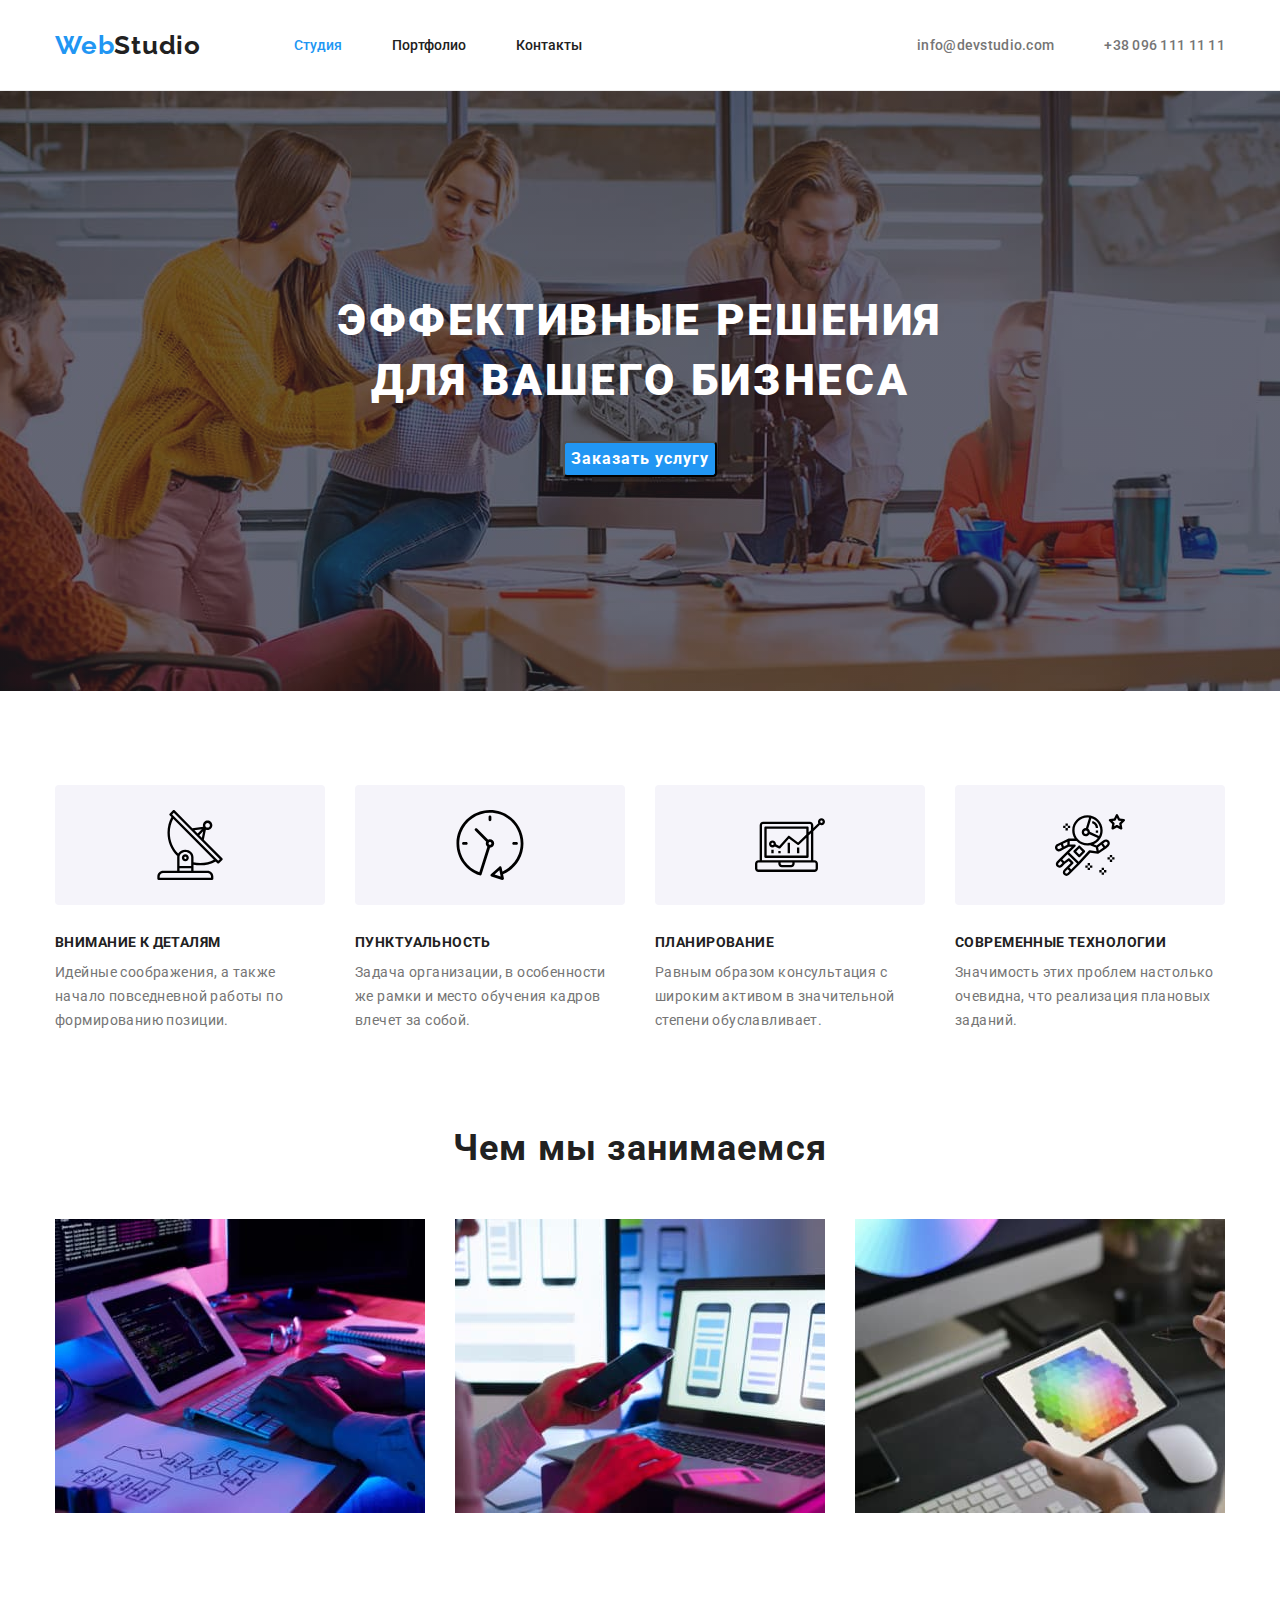
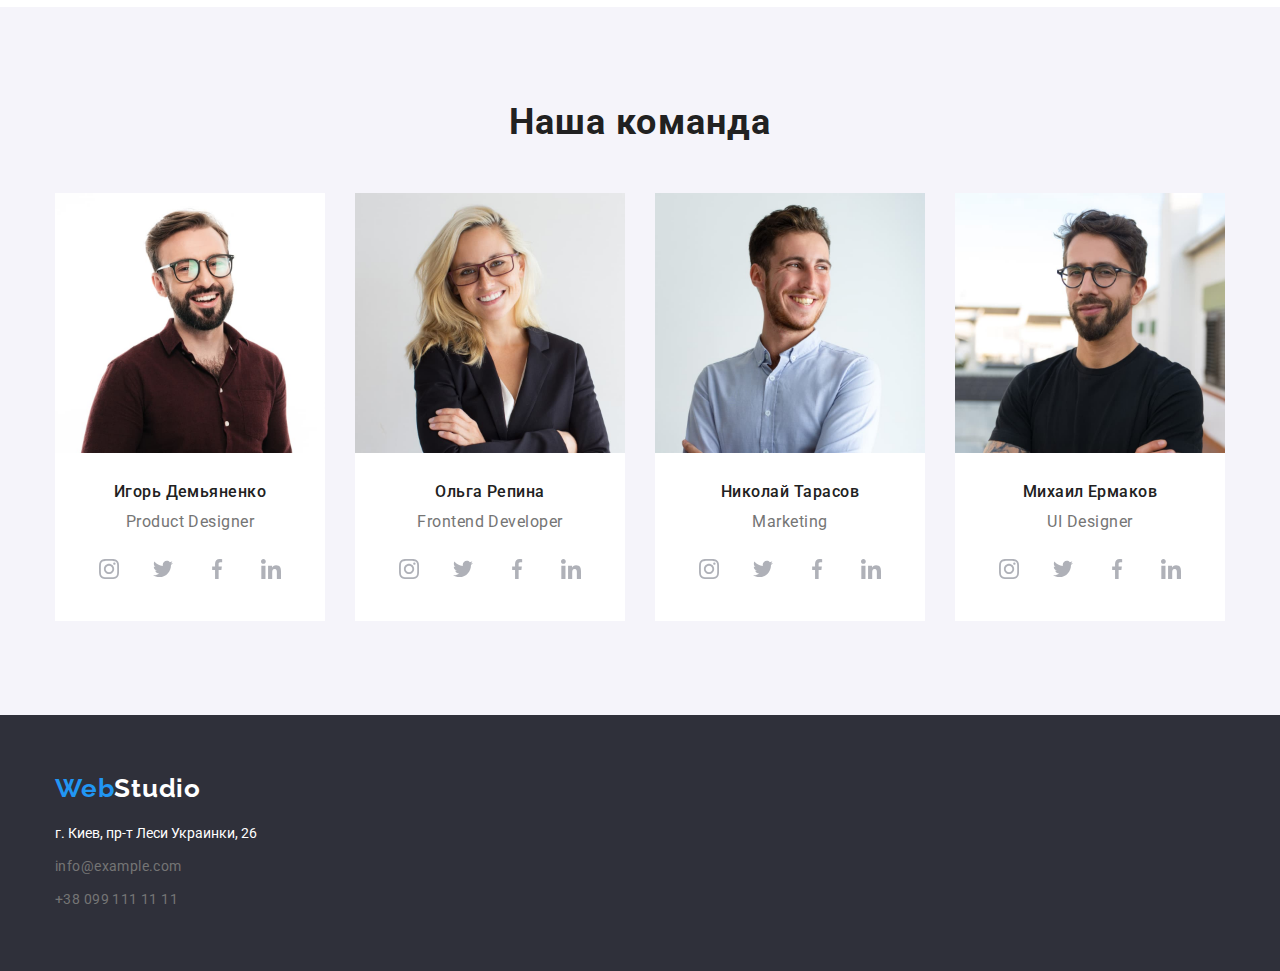
==== index.html @ 612c828b "HW1" ====
<!DOCTYPE html>
<html lang="ru">
  <head>
    <meta charset="UTF-8" />
    <meta http-equiv="X-UA-Compatible" content="IE=edge" />
    <meta name="viewport" content="width=device-width, initial-scale=1.0" />
    <title lang="en">Web Studio</title>
    <link rel="preconnect" href="https://fonts.googleapis.com" />
    <link rel="preconnect" href="https://fonts.gstatic.com" crossorigin />
    <link
      href="https://fonts.googleapis.com/css2?family=Raleway:wght@700&family=Roboto:wght@400;500;700;900&display=swap"
      rel="stylesheet"
    />
    <link
      rel="stylesheet"
      href="https://cdnjs.cloudflare.com/ajax/libs/modern-normalize/1.1.0/modern-normalize.min.css"
    />
    <link rel="stylesheet" href="./css/style.css" />
  </head>

  <body>
    <!--------------------------HEADER--------------------------->
    <header class="header">
      <div class="container header_container">
        <nav class="site_nav">
          <a class="site_nav_logo_img link" href="#logo" lang="en">
            <span class="logo_web">Web</span>Studio</a
          >
          <ul class="site_nav_menu list">
            <li class="menu_list link_item">
              <a class="menu_list_item current_page link" href="./index.html"
                >Студия</a
              >
            </li>
            <li class="menu_list link_item">
              <a class="menu_list_item link" href="./portfolio.html"
                >Портфолио</a
              >
            </li>
            <li class="menu_list link_item">
              <a class="menu_list_item link" href="#contacts">Контакты</a>
            </li>
          </ul>
        </nav>
        <ul class="site_nav_contact list header_container">
          <li>
            <a class="contact link" href="mailto:info@devstudio.com"
              >info@devstudio.com</a
            >
          </li>
          <li>
            <a class="contact phone link" href="tel:+380961111111"
              >+38 096 111 11 11</a
            >
          </li>
        </ul>
      </div>
    </header>
    <main>
      <!---------------------------HERO---------------------------->
      <section class="section_hero">
        <div class="container">
          <h1 class="title">Эффективные решения для вашего бизнеса</h1>
          <button class="hero_button button" type="button">
            Заказать услугу
          </button>
        </div>
      </section>
      <!----------------------------ABOUT-------------------------->
      <section class="hang section" id="portfolio">
        <div class="container hang_container">
          <ul class="hang_list list">
            <li class="hang_list_item">
              <div class="hang_item">
                <svg class="hang_icon" width="70" height="70">
                  <use href="./images/icons.svg#antenna"></use>
                </svg>
              </div>
              <h3 class="hang_title">Внимание к деталям</h3>
              <p class="hang_description">
                Идейные соображения, а также начало повседневной работы по
                формированию позиции.
              </p>
            </li>
            <li class="hang_list_item">
              <div class="hang_item">
                <svg class="hang_icon" width="70" height="70">
                  <use href="./images/icons.svg#clock"></use>
                </svg>
              </div>
              <h3 class="hang_title">Пунктуальность</h3>
              <p class="hang_description">
                Задача организации, в особенности же рамки и место обучения
                кадров влечет за собой.
              </p>
            </li>
            <li class="hang_list_item">
              <div class="hang_item">
                <svg class="hang_icon" width="70" height="70">
                  <use href="./images/icons.svg#diagram"></use>
                </svg>
              </div>
              <h3 class="hang_title">Планирование</h3>
              <p class="hang_description">
                Равным образом консультация с широким активом в значительной
                степени обуславливает.
              </p>
            </li>
            <li class="hang_list_item">
              <div class="hang_item">
                <svg class="hang_icon" width="70" height="70">
                  <use href="./images/icons.svg#astronaut"></use>
                </svg>
              </div>
              <h3 class="hang_title">Современные технологии</h3>
              <p class="hang_description">
                Значимость этих проблем настолько очевидна, что реализация
                плановых заданий.
              </p>
            </li>
          </ul>
        </div>
      </section>
      <!---------------------------SERVISES------------------------>
      <section class="section">
        <div class="container">
          <h2 class="section_title">Чем мы занимаемся</h2>
          <ul class="list servises_list">
            <li class="servises_list_item">
              <img
                src="./images/about/about_1.jpg"
                alt="кодирование бизнесс процесса"
                width="370"
                height="294"
              />
            </li>
            <li class="servises_list_item">
              <img
                src="./images/about/about_2.jpg"
                alt="подбор макета на телефон"
                width="370"
                height="294"
              />
            </li>
            <li class="servises_list_item">
              <img
                src="./images/about/about_3.jpg"
                alt="подбор цвета"
                width="370"
                height="294"
              />
            </li>
          </ul>
        </div>
      </section>
      <!-----------------------OUR TEAM---------------------------->
      <section class="team section" id="contacts">
        <div class="container">
          <h2 class="section_title">Наша команда</h2>
          <ul class="list team_list">
            <li class="team_member_card">
              <img
                src="./images/team/igor_demyanenko.jpg"
                alt="Игорь Демьяненко"
                width="270"
                height="260"
              />
              <div class="team_member_detail">
                <h3 class="team_member">Игорь Демьяненко</h3>
                <p class="team_member_position" lang="en">Product Designer</p>
                <ul class="social_list list">
                  <li class="social_list_item">
                    <a href="" class="social_list_link">
                      <svg class="social_list_icon" width="20" height="20">
                        <use href="./images/icons.svg#instagram"></use>
                      </svg>
                    </a>
                  </li>
                  <li class="social_list_item">
                    <a href="" class="social_list_link">
                      <svg class="social_list_icon" width="20" height="20">
                        <use href="./images/icons.svg#twitter"></use>
                      </svg>
                    </a>
                  </li>
                  <li class="social_list_item">
                    <a href="" class="social_list_link">
                      <svg class="social_list_icon" width="20" height="20">
                        <use href="./images/icons.svg#facebook"></use>
                      </svg>
                    </a>
                  </li>
                  <li class="social_list_item">
                    <a href="" class="social_list_link">
                      <svg class="social_list_icon" width="20" height="20">
                        <use href="./images/icons.svg#linkedin"></use>
                      </svg>
                    </a>
                  </li>
                </ul>
              </div>
            </li>
            <li class="team_member_card">
              <img
                src="./images/team/olga_repina.jpg"
                alt="Ольга Репина"
                width="270"
                height="260"
              />
              <div class="team_member_detail">
                <h3 class="team_member">Ольга Репина</h3>
                <p class="team_member_position" lang="en">Frontend Developer</p>
                <ul class="social_list list">
                  <li class="social_list_item">
                    <a href="" class="social_list_link">
                      <svg class="social_list_icon" width="20" height="20">
                        <use href="./images/icons.svg#instagram"></use>
                      </svg>
                    </a>
                  </li>
                  <li class="social_list_item">
                    <a href="" class="social_list_link">
                      <svg class="social_list_icon" width="20" height="20">
                        <use href="./images/icons.svg#twitter"></use>
                      </svg>
                    </a>
                  </li>
                  <li class="social_list_item">
                    <a href="" class="social_list_link">
                      <svg class="social_list_icon" width="20" height="20">
                        <use href="./images/icons.svg#facebook"></use>
                      </svg>
                    </a>
                  </li>
                  <li class="social_list_item">
                    <a href="" class="social_list_link">
                      <svg class="social_list_icon" width="20" height="20">
                        <use href="./images/icons.svg#linkedin"></use>
                      </svg>
                    </a>
                  </li>
                </ul>
              </div>
            </li>
            <li class="team_member_card">
              <img
                src="./images/team/nikolai_tarasov.jpg"
                alt="Николай Тарасов"
                width="270"
                height="260"
              />
              <div class="team_member_detail">
                <h3 class="team_member">Николай Тарасов</h3>
                <p class="team_member_position" lang="en">Marketing</p>
                <ul class="social_list list">
                  <li class="social_list_item">
                    <a href="" class="social_list_link">
                      <svg class="social_list_icon" width="20" height="20">
                        <use href="./images/icons.svg#instagram"></use>
                      </svg>
                    </a>
                  </li>
                  <li class="social_list_item">
                    <a href="" class="social_list_link">
                      <svg class="social_list_icon" width="20" height="20">
                        <use href="./images/icons.svg#twitter"></use>
                      </svg>
                    </a>
                  </li>
                  <li class="social_list_item">
                    <a href="" class="social_list_link">
                      <svg class="social_list_icon" width="20" height="20">
                        <use href="./images/icons.svg#facebook"></use>
                      </svg>
                    </a>
                  </li>
                  <li class="social_list_item">
                    <a href="" class="social_list_link">
                      <svg class="social_list_icon" width="20" height="20">
                        <use href="./images/icons.svg#linkedin"></use>
                      </svg>
                    </a>
                  </li>
                </ul>
              </div>
            </li>
            <li class="team_member_card">
              <img
                src="./images/team/mikhail_yermakov.jpg"
                alt="Михаил Ермаков"
                width="270"
                height="260"
              />
              <div class="team_member_detail">
                <h3 class="team_member">Михаил Ермаков</h3>
                <p class="team_member_position" lang="en">UI Designer</p>
                <ul class="social_list list">
                  <li class="social_list_item">
                    <a href="" class="social_list_link">
                      <svg class="social_list_icon" width="20" height="20">
                        <use href="./images/icons.svg#instagram"></use>
                      </svg>
                    </a>
                  </li>
                  <li class="social_list_item">
                    <a href="" class="social_list_link">
                      <svg class="social_list_icon" width="20" height="20">
                        <use href="./images/icons.svg#twitter"></use>
                      </svg>
                    </a>
                  </li>
                  <li class="social_list_item">
                    <a href="" class="social_list_link">
                      <svg class="social_list_icon" width="20" height="20">
                        <use href="./images/icons.svg#facebook"></use>
                      </svg>
                    </a>
                  </li>
                  <li class="social_list_item">
                    <a href="" class="social_list_link">
                      <svg class="social_list_icon" width="20" height="20">
                        <use href="./images/icons.svg#linkedin"></use>
                      </svg>
                    </a>
                  </li>
                </ul>
              </div>
            </li>
          </ul>
        </div>
      </section>
    </main>
    <!--------------------------FOOTER--------------------------->
    <footer class="footer">
      <div class="container">
        <a class="site_nav_logo_img logo_footer link" href="#logo" lang="en">
          <span class="logo_web">Web</span
          ><span class="logo_studio">Studio</span></a
        >
        <address class="address">
          <ul class="list">
            <li class="address_detail">
              <a
                class="detai_adress list"
                href="https://goo.gl/maps/JiNANyfJPE1kAV9W7"
                target="blank"
                rel="noopener noreferrer"
                >г. Киев, пр-т Леси Украинки, 26
              </a>
            </li>
            <li class="address_detail">
              <a
                class="contact link contact_footer"
                href="mailto:info@example.com"
                >info@example.com
              </a>
            </li>
            <li class="address_detail">
              <a class="contact link contact_footer" href="tel:+380991111111"
                >+38 099 111 11 11</a
              >
            </li>
          </ul>
        </address>
      </div>
    </footer>
  </body>
</html>
---- css/style.css ----
:root {
    --main_font: 'Roboto', sans-serif;
    --secondary_font: 'Raleway', sans-serif;
    --main_text_color_theme_dark: rgba(33, 33, 33, 1);
    --secondary_text_color_theme-dark: rgba(117, 117, 117, 1);
    --main_text_color_theme_light: rgba(255, 255, 255, 1);
    --secondary_text_color_theme_light: rgba(255, 255, 255, 0.6);
    --accent_color: rgba(33, 150, 243, 1);
    --hang_color: rgba(245, 244, 250, 1)
}
body {
    background-color: #FFFFFFE5;
    font-family: var(--main_font);
    color: var(--main_text_color_theme_dark);
}
h1,h2,h3,h4,h5,h6,p {
    margin-top: 0;
    margin-bottom: 0;
}
ul,ol {
    margin-top: 0;
    margin-bottom: 0;
    padding-left: 0;
}
img {
    display: block;
}
.container {
    width: 1200px;
    padding-left: 15px;
    padding-right: 15px;
    margin-left: auto;
    margin-right: auto;
}
.section {
    padding-top: 94px;
    padding-bottom: 94px;
}
.list {
    list-style: none;
    text-decoration: none;
}
.link {
    text-decoration: none;
}

/* ===============================================HEADER========================================== */

.site_nav_logo_img {
    font-family: var(--secondary_font); 
    font-weight: bold;
    font-size: 26px;
    line-height: 100%;
    color: var(--main_text_color_theme_dark);
    align-items: center;
    letter-spacing: 0.03em;
    margin-right: 93px;
    padding-bottom: 32px;
    padding-top: 32px;
}
.header {
    border-bottom: 1px solid rgba(236, 236, 236, 1);
}
.header_container {
    display: flex;
    align-items: center;
    justify-content: space-between;
}
.logo_web {
    color: var(--accent_color);
}
.menu_list_item {
    font-family: var(--main_font);
    font-weight: 500;
    font-size: 14px;
    line-height: 1.33;
    color: var(--main_text_color_theme_dark);
    display:block;
    padding-bottom: 32px;
    padding-top: 32px;
}
.menu_list:not(:last-child) {
    margin-right: 50px;
}
.menu_list_item:hover,
.menu_list_item:focus {
    color: var(--accent_color);
} 
.current_page {
    color: var(--accent_color);
}
.site_nav {
    display: flex;
}
.site_nav_menu {
    display: flex;
    align-items: center;
}
.site_nav_contact {
        font-family: var(--main_font);
        font-size: 14px;
        font-weight: 500;
        line-height: 16px;
        letter-spacing: 0.02em;     
}
.contact {
    color:  var(--secondary_text_color_theme-dark);
}
.contact_footer {
        font-style: normal;
        font-weight: 400;
        font-size: 14px;
        letter-spacing: 0.03em;
}
.contact:hover,
.contact:focus {
    color: var(--accent_color);
}
.phone {
    margin-left: 50px;
}
.section_hero {
    background-color: rgba(47, 48, 58, 1);
    padding-top: 200px;
    padding-bottom: 200px;
    text-align: center;
    margin-left: auto;
    margin-right: auto;
    max-width: 1600px;
    height: 600px;
    background-image: linear-gradient(rgba(47, 48, 58, 0.4), rgba(47, 48, 58, 0.4)), url(../images/hero_img.jpg);
    background-position: center;
    background-repeat: no-repeat;
    justify-content: center;
    
}
.hero_button {
    background: var(--accent_color);
    box-shadow: 0px 4px 4px rgba(0, 0, 0, 0.15);
    border-radius: 4px;
    margin-top: 30px;
}
.title {
        font-family: var(--main_font);
        font-weight: 900;
        font-size: 44px;
        line-height: 1.36;
        text-align: center;
        letter-spacing: 0.06em;
        text-transform: uppercase;
        color: rgba(255, 255, 255, 1);
        margin: 0 auto;
        width: 696px;
    }
.section_title {
    font-style: normal;
    font-weight: 700;
    font-size: 36px;
    line-height: 1.17;
    text-align: center;
    letter-spacing: 0.03em;
    margin-bottom: 50px;
}
/* ==================================ABOUT================================== */
.hang {
    padding-bottom: 0;
}
.hang_title {
    font-weight: 700;
    font-size: 14px;
    line-height: 1.14;
    letter-spacing: 0.03em;
    text-transform: uppercase;
    color: var(--main_text_color_theme_dark);
    margin-bottom: 10px;
}
.hang_description{
    font-style: normal;
    font-weight: 400;
    font-size: 14px;
    line-height: 1.71;
    letter-spacing: 0.03em;
    color: var(--secondary_text_color_theme-dark);
}
.hang_list {
    display: flex;
    margin-left: -30px;
    margin-top: -30px;
}
.hang_list_item {
    margin-left: 30px;
    margin-top: 30px;
    width: 270px;
}
.hang_item {
    display: flex;
    align-items: center;
    justify-content: center;
    width: 270px;
    height: 120px;
    height: 120px;
    margin-bottom: 30px;
    background-color: var(--hang_color);
    border-radius: 4px;
}
.hang_icon {
    display: flex;
    background-position: center;
}
/* ====================================SERVISES======================================= */
.servises_list{
    display: flex;
    margin-left: -30px;
    margin-top: -30px;
}
.servises_list_item{
    margin-left: 30px;
    margin-top: 30px;
    flex-basis: calc((100%-90px)/3);
}
/* ======================================OUR TEAM===================================== */
.team {
    background: #F5F4FA;
}
.team_list{
    display: flex;
    margin-left: -30px;
    margin-top: -30px;
}
.team_member_card{
    margin-left: 30px;
    margin-top: 30px;
    flex-basis: calc((100%-120px)/4);
    background-color: var(--main_text_color_theme_light);
}
.team_member_detail {
    padding-top: 30px;
    padding-bottom: 30px;
}
.team_member {
    font-style: normal;
    font-weight: 500;
    font-size: 16px;
    line-height: 1.18;
    text-align: center;
    letter-spacing: 0.03em;
    margin-bottom: 10px;
    padding-left: 10px;
    padding-right: 10px;
}
.team_member_position {
    font-style: normal;
    font-weight: 400;
    font-size: 16px;
    line-height: 1.19;
    text-align: center;
    letter-spacing: 0.03em;
    color: var(--secondary_text_color_theme-dark);
    margin-bottom: 16px;
}
.social_list {
    display: flex;
    justify-content:center;
}
.social_list_link {
    display: flex;
    align-items: center;
    justify-content: center;
    width: 44px;
    height: 44px;
    border-radius: 50%;
    background-color: var(--main_text_color_theme_light);
}
.social_list_item:not(:last-child) {
    margin-right: 10px;
}
.social_list_icon {
    fill: rgba(175, 177, 184, 1);
}
.social_list_link:hover,
.social_list_link:focus {
    background-color: var(--accent_color);
}
.social_list_link:hover .social_list_icon,
.social_list_link:focus .social_list_icon {
    fill: var(--main_text_color_theme_light);
}
/* =============================PORTFOLIO NAVIGATION================================= */
.button_item {
    background-color: rgba(33, 150, 243, 1);
    font-family: var(--main_font);
    cursor: pointer;
    background: rgba(245, 244, 250, 1);
    font-style: normal;
    font-weight: 500;
    font-size: 16px;
    line-height: 1.87x;
    text-align: center;
    letter-spacing: 0.03em;
    padding-top: 6px;
    padding-bottom: 6px;
    padding-right: 22px;
    padding-left: 22px;
    
}
.button_item:hover,
.button_item:focus {
  background: var(--accent_color);
  color: var(--main_text_color_theme_light);
}
.button{
    color: var(--secondary_text_color_theme_light);
}
.button_list {
    
    margin-top: 8px;
    margin-left: 8px;
}
.button_item_list {
    display: flex;
    margin-bottom: 50px;
    justify-content: center;
    margin-left: -8px;
    margin-top: -8px;
}
.hero_button {
    font-family: var(--main_font)
    font-style: normal;
    font-weight: 700;
    font-size: 16px;
    line-height: 30px;
    text-align: center;
    letter-spacing: 0.06em;
    background-color: var(--accent_color);
    color: var(--main_text_color_theme_light)
}
.hero_button:hover,
.hero_button:focus {
    background-color: rgba(24, 140, 232, 1);
    color: var(--main_text_color_theme_light)
}

/* =======================================PROJECTS====================================== */
.project_title {
    color: var(--main_text_color_theme_dark);
    font-style: normal;
    font-weight: 700;
    font-size: 18px;
    line-height: 2;
    letter-spacing: 0.06em;
    margin-bottom: 4px;
}
.project_description {
    color: var(--secondary_text_color_theme-dark);
    font-style: normal;
    font-weight: 400;
    font-size: 16px;
    line-height: 1.87;
    letter-spacing: 0.03em;
}
.project {
    display: flex;
    flex-wrap: wrap;
    margin-left: -30px;
    margin-top: -30px;
}
.project_item {
    margin-left: 30px;
    margin-top: 30px;
    flex-basis: 370px;
    background-color: var(--main_text_color_theme_light);
}
.project_detail {
    padding-top: 20px;
    padding-bottom: 20px;
    padding-left: 24px;
    padding-right: 24px;
    border-left: 1px solid rgba(238, 238, 238, 1);
    border-right: 1px solid rgba(238, 238, 238, 1);
    border-bottom: 1px solid rgba(238, 238, 238, 1);
}
/* ========================================FOOTER======================================== */
.footer {
   background-color: rgba(47, 48, 58, 1);
   padding-top: 60px;
   padding-bottom: 60px;
}
.logo_footer {
    font-family: var(--secondary_font); 
    font-weight: bold;
    font-size: 26px;
    line-height: 100%;
    color: var(--main_text_color_theme_dark);
    align-items: center;
    letter-spacing: 0.03em;
    margin-right: 93px;
    padding-bottom: 0;
    padding-top: 0;
}
.logo_studio {
    color: var(--main_text_color_theme_light);
}
.address {
    font-family: var(--main_font);
    font-weight: 400;
    font-size: 14px;
    line-height: 24px;
    letter-spacing: 1.71;
    font-style: normal;
    text-decoration: none;
    margin-top: 20px;
}
.detai_adress {
    color: var(--main_text_color_theme_light);
    padding-top: 111px;
}

.address_detail {
    margin-bottom: 9px;
}
.address_detail:last-child {
    margin-bottom: 0;
}
.contact_footer {
margin-left: 0;
}
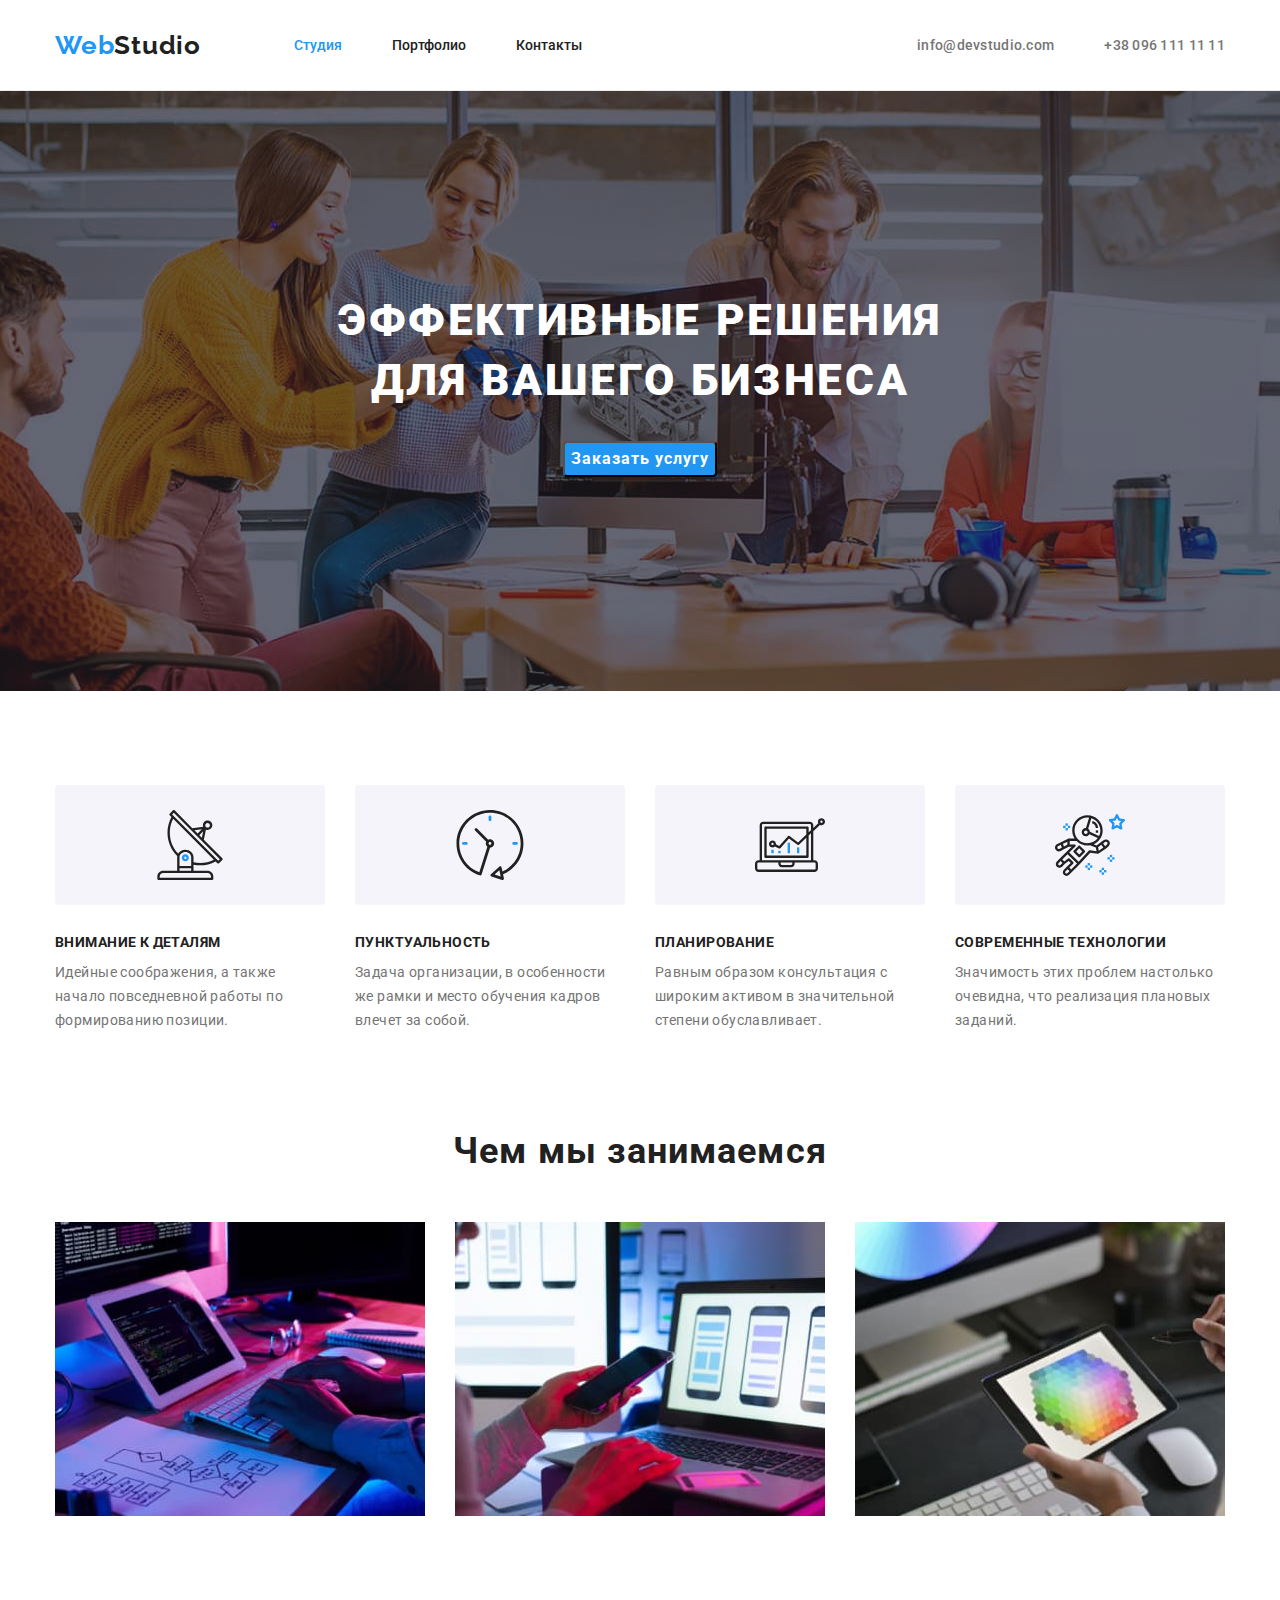
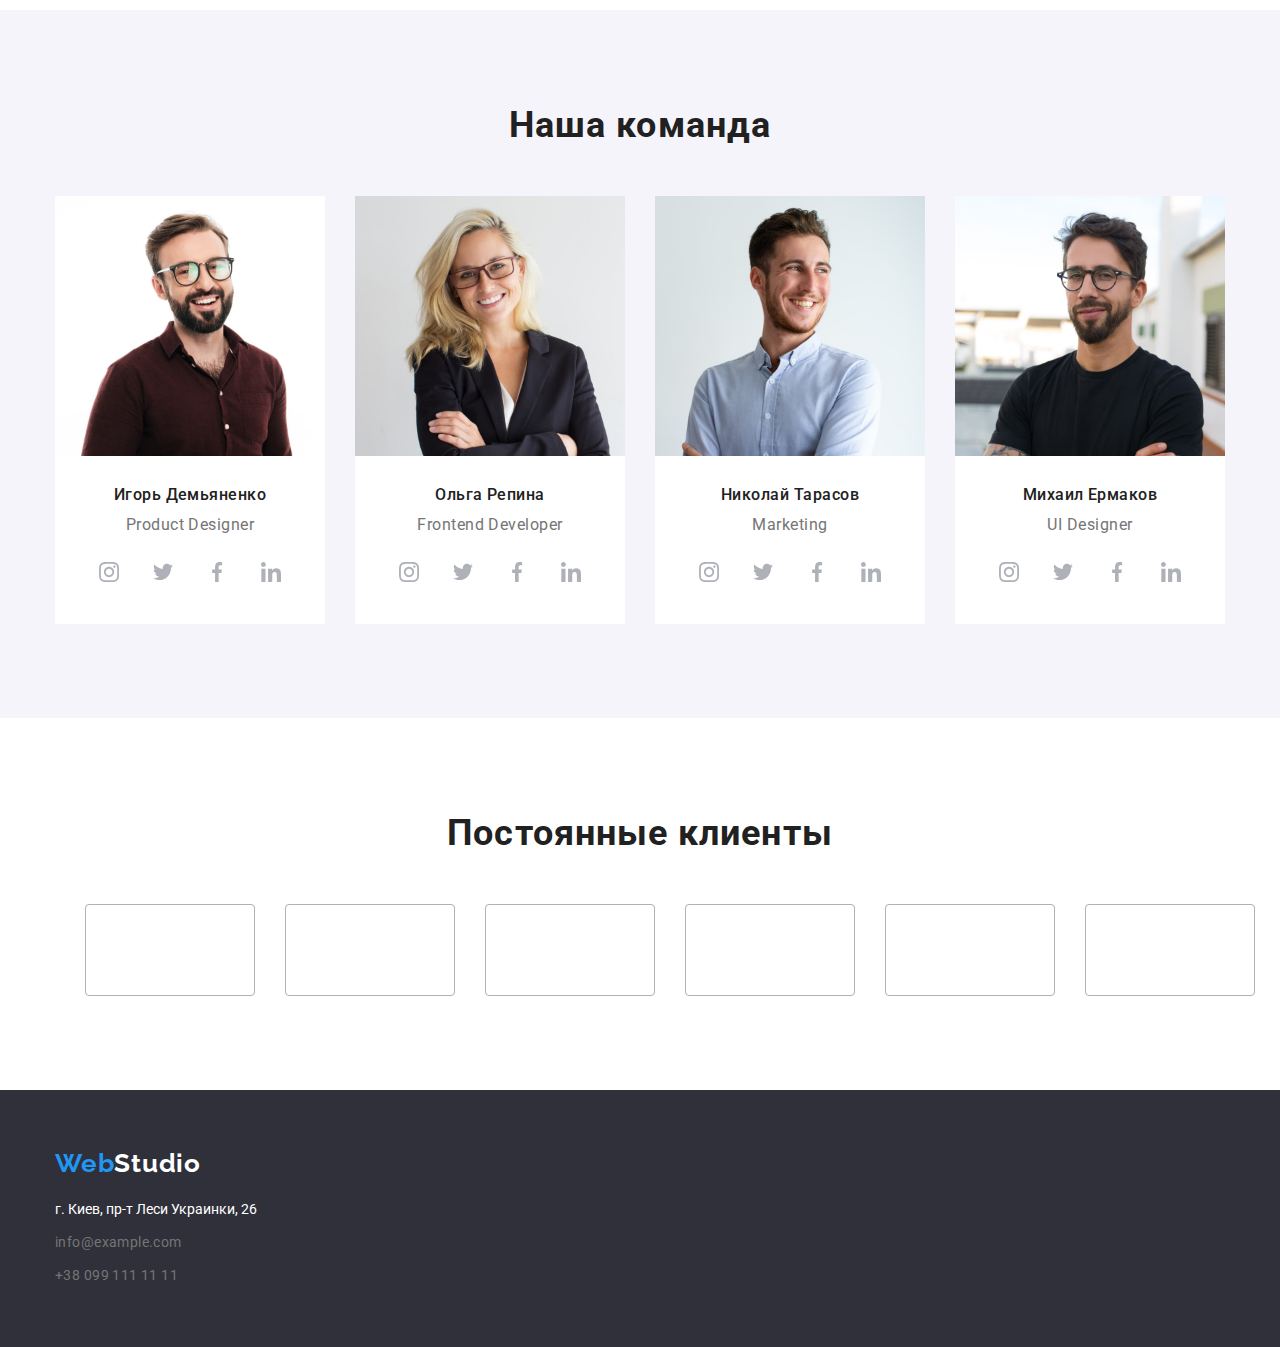
==== commit 9083c0a2: "update" ====
--- a/index.html
+++ b/index.html
@@ -329,6 +329,57 @@
           </ul>
         </div>
       </section>
+
+      <!---------------------------CLIENTS------------------------>
+      <section class="section">
+        <div class="container">
+          <h2 class="section_title">Постоянные клиенты</h2>
+          <ul class="clients_list">
+            <li class="client_item list">
+              <a href="" class="client_link">
+                <svg class="client_icon">
+                  <use></use>
+                </svg>
+              </a>
+            </li>
+            <li class="client_item list">
+              <a href="" class="client_link">
+                <svg class="client_icon">
+                  <use></use>
+                </svg>
+              </a>
+            </li>
+            <li class="client_item list">
+              <a href="" class="client_link">
+                <svg class="client_icon">
+                  <use></use>
+                </svg>
+              </a>
+            </li>
+            <li class="client_item list">
+              <a href="" class="client_link">
+                <svg class="client_icon">
+                  <use></use>
+                </svg>
+              </a>
+            </li>
+            <li class="client_item list">
+              <a href="" class="client_link">
+                <svg class="client_icon">
+                  <use></use>
+                </svg>
+              </a>
+            </li>
+            <li class="client_item list">
+              <a href="" class="client_link">
+                <svg class="client_icon">
+                  <use></use>
+                </svg>
+              </a>
+            </li>
+          </ul>
+        </div>
+      </section>
     </main>
     <!--------------------------FOOTER--------------------------->
     <footer class="footer">
--- a/css/style.css
+++ b/css/style.css
@@ -181,6 +181,8 @@
     line-height: 1.71;
     letter-spacing: 0.03em;
     color: var(--secondary_text_color_theme-dark);
+    width: 270px;
+    height: 75px;
 }
 .hang_list {
     display: flex;
@@ -379,6 +381,19 @@
     border-right: 1px solid rgba(238, 238, 238, 1);
     border-bottom: 1px solid rgba(238, 238, 238, 1);
 }
+/* ========================================CLIENTS======================================= */
+.clients_list {
+    display: flex;
+}
+.client_item {
+    width: 170px;
+    height: 92px;
+    border: 1px solid #AFB1B8;
+    border-radius: 4px;
+    align-items: center;
+    justify-content: center;
+    margin-left: 30px;
+}
 /* ========================================FOOTER======================================== */
 .footer {
    background-color: rgba(47, 48, 58, 1);
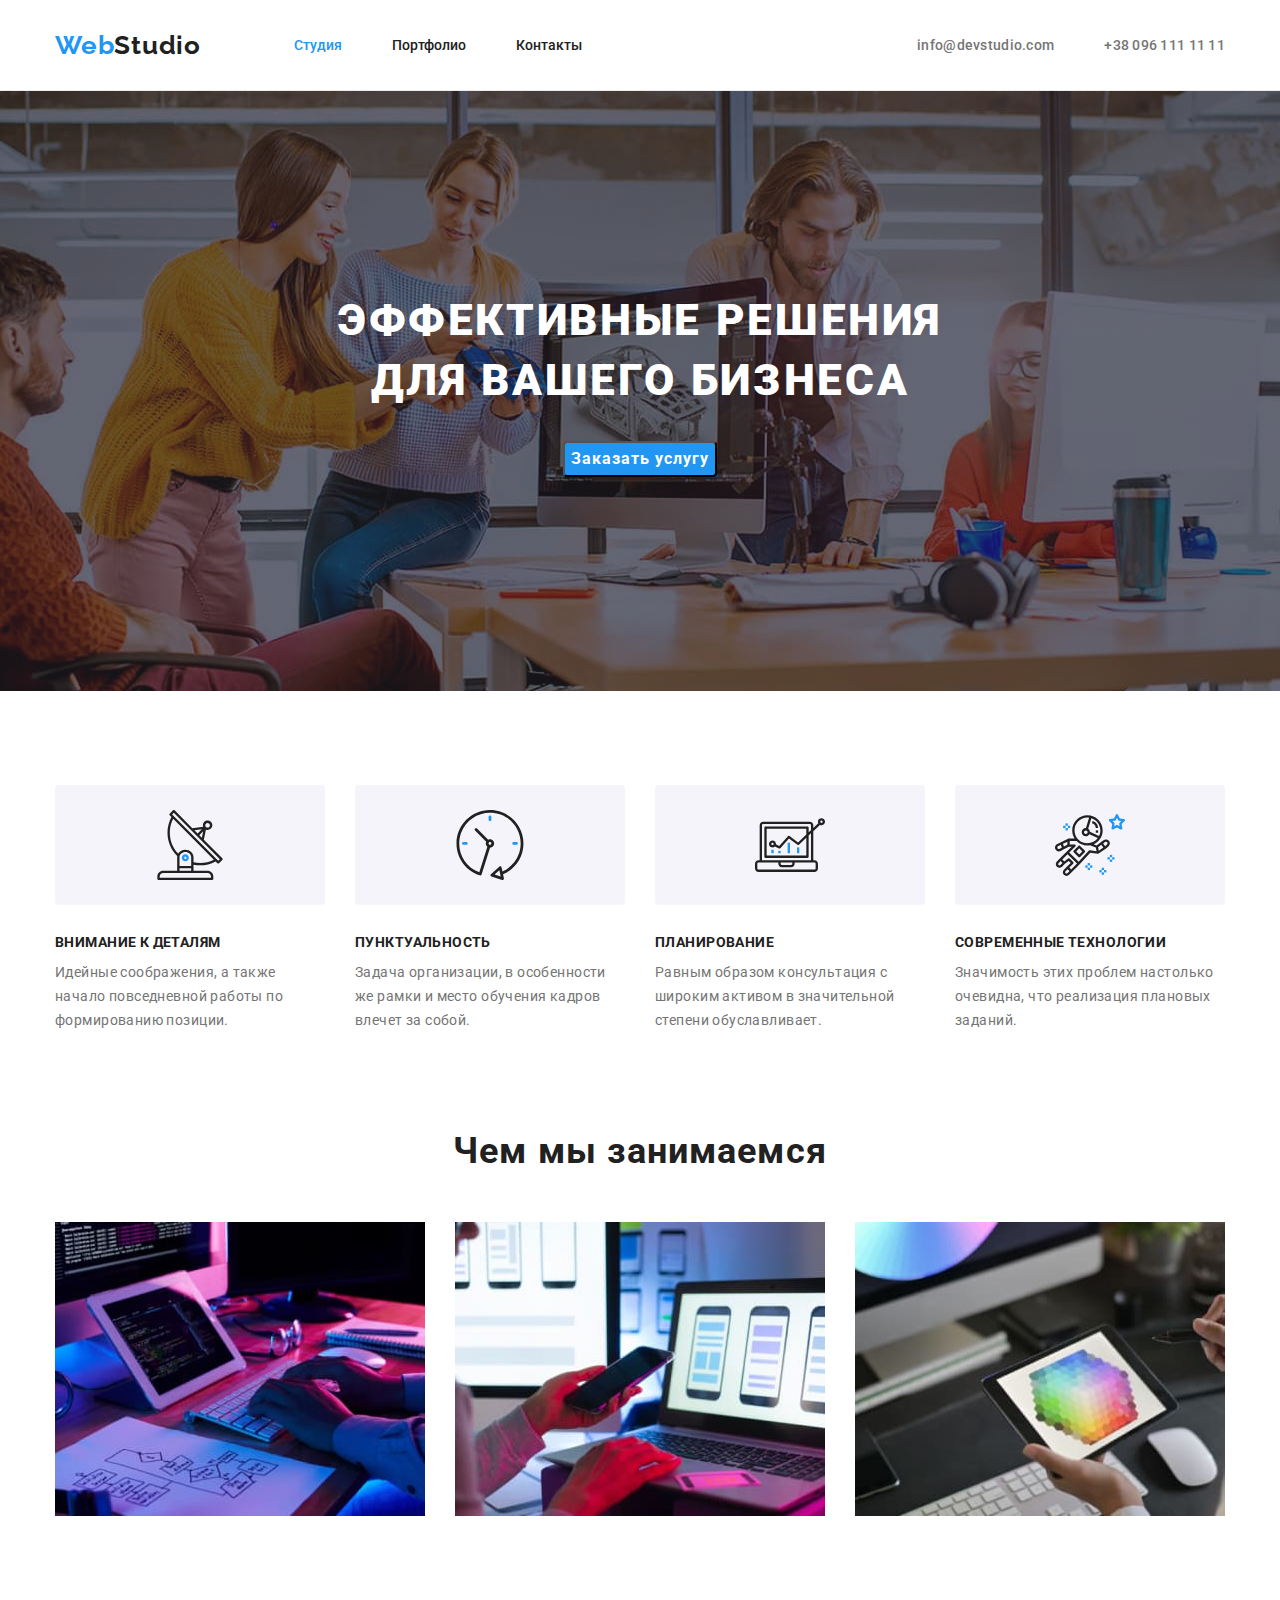
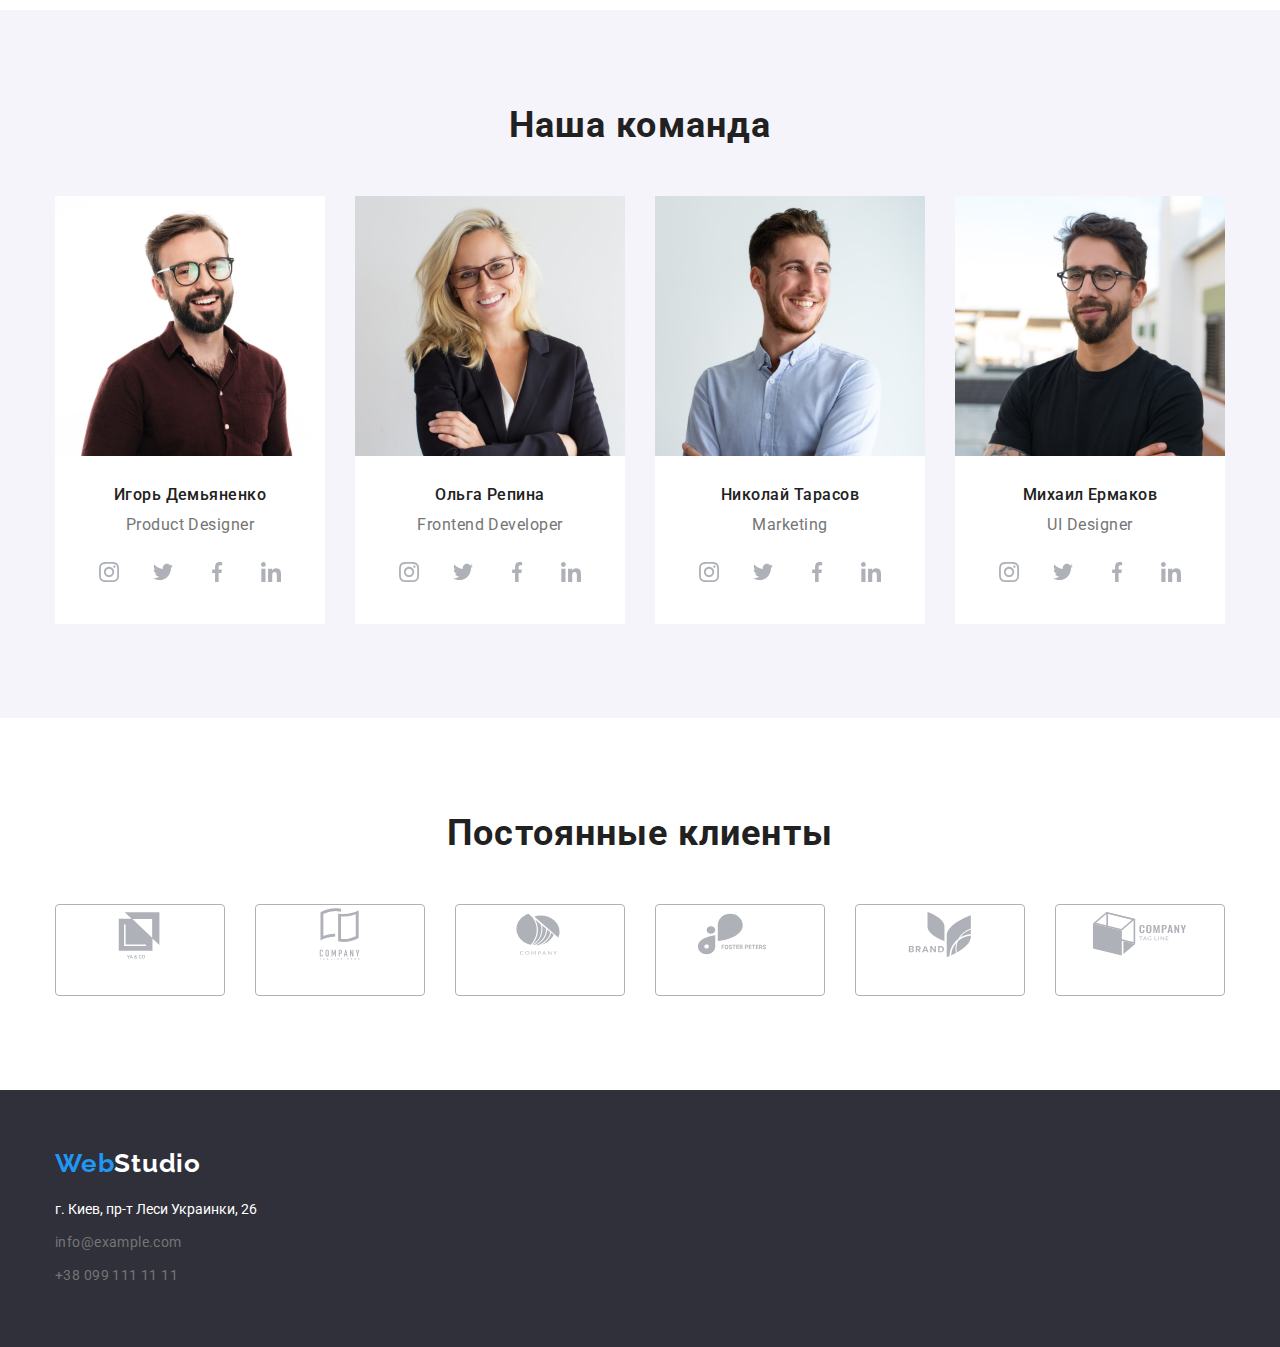
==== commit 60ca0273: "clients" ====
--- a/index.html
+++ b/index.html
@@ -337,43 +337,43 @@
           <ul class="clients_list">
             <li class="client_item list">
               <a href="" class="client_link">
-                <svg class="client_icon">
-                  <use></use>
-                </svg>
-              </a>
-            </li>
-            <li class="client_item list">
-              <a href="" class="client_link">
-                <svg class="client_icon">
-                  <use></use>
-                </svg>
-              </a>
-            </li>
-            <li class="client_item list">
-              <a href="" class="client_link">
-                <svg class="client_icon">
-                  <use></use>
-                </svg>
-              </a>
-            </li>
-            <li class="client_item list">
-              <a href="" class="client_link">
-                <svg class="client_icon">
-                  <use></use>
-                </svg>
-              </a>
-            </li>
-            <li class="client_item list">
-              <a href="" class="client_link">
-                <svg class="client_icon">
-                  <use></use>
-                </svg>
-              </a>
-            </li>
-            <li class="client_item list">
-              <a href="" class="client_link">
-                <svg class="client_icon">
-                  <use></use>
+                <svg class="client_icon" width="106" height="60">
+                  <use href="./images/icons.svg#client_1"></use>
+                </svg>
+              </a>
+            </li>
+            <li class="client_item list">
+              <a href="" class="client_link">
+                <svg class="client_icon" width="106" height="60">
+                  <use href="./images/icons.svg#client_2"></use>
+                </svg>
+              </a>
+            </li>
+            <li class="client_item list">
+              <a href="" class="client_link">
+                <svg class="client_icon" width="106" height="60">
+                  <use href="./images/icons.svg#client_3"></use>
+                </svg>
+              </a>
+            </li>
+            <li class="client_item list">
+              <a href="" class="client_link">
+                <svg class="client_icon" width="106" height="60">
+                  <use href="./images/icons.svg#client_4"></use>
+                </svg>
+              </a>
+            </li>
+            <li class="client_item list">
+              <a href="" class="client_link">
+                <svg class="client_icon" width="106" height="60">
+                  <use href="./images/icons.svg#client_5"></use>
+                </svg>
+              </a>
+            </li>
+            <li class="client_item list">
+              <a href="" class="client_link">
+                <svg class="client_icon" width="106" height="60">
+                  <use href="./images/icons.svg#client_6"></use>
                 </svg>
               </a>
             </li>
--- a/css/style.css
+++ b/css/style.css
@@ -390,9 +390,20 @@
     height: 92px;
     border: 1px solid #AFB1B8;
     border-radius: 4px;
+}
+.client_item:not(:first-child) { 
+    margin-left: 30px;
+}
+.client_link {
+    display: flex;
     align-items: center;
     justify-content: center;
-    margin-left: 30px;
+}
+.client_icon {
+    display: flex;
+    justify-content: space-around;
+    flex-direction: ;
+    fill: rgba(175, 177, 184, 1);    
 }
 /* ========================================FOOTER======================================== */
 .footer {
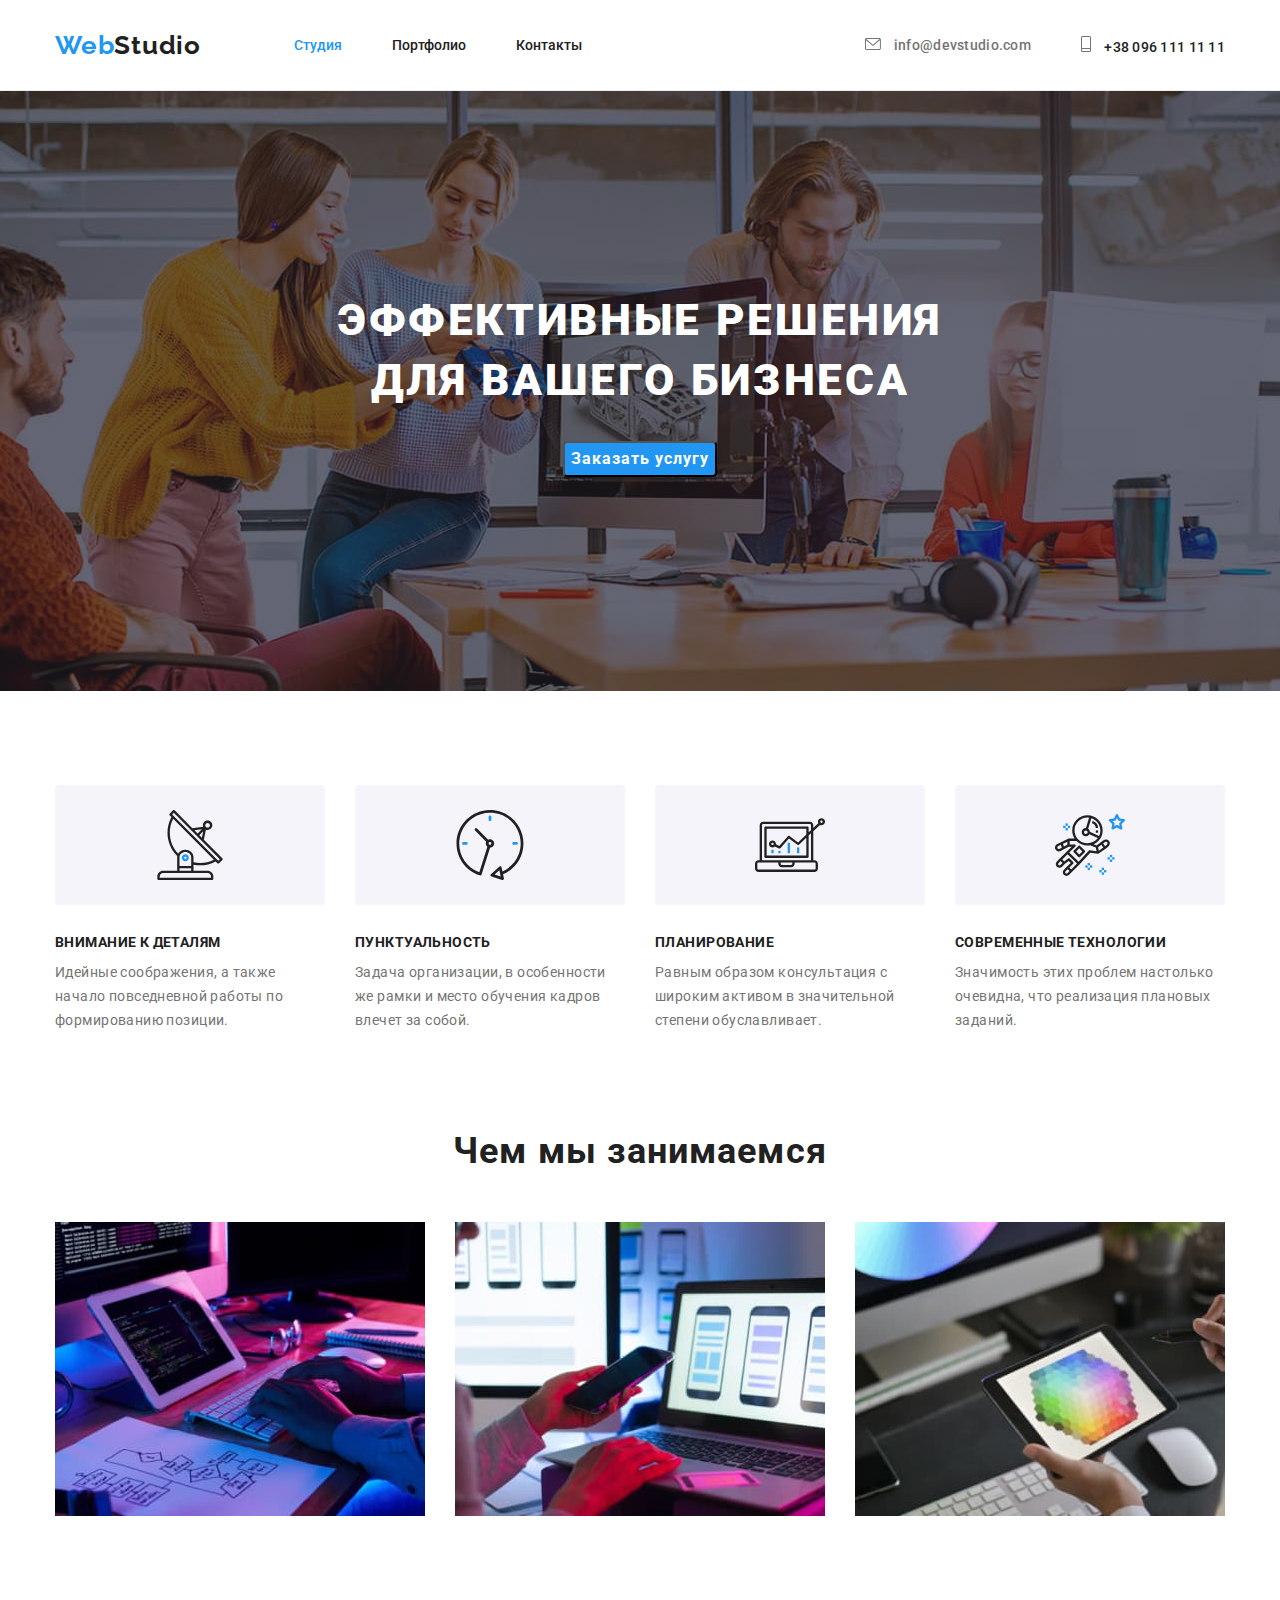
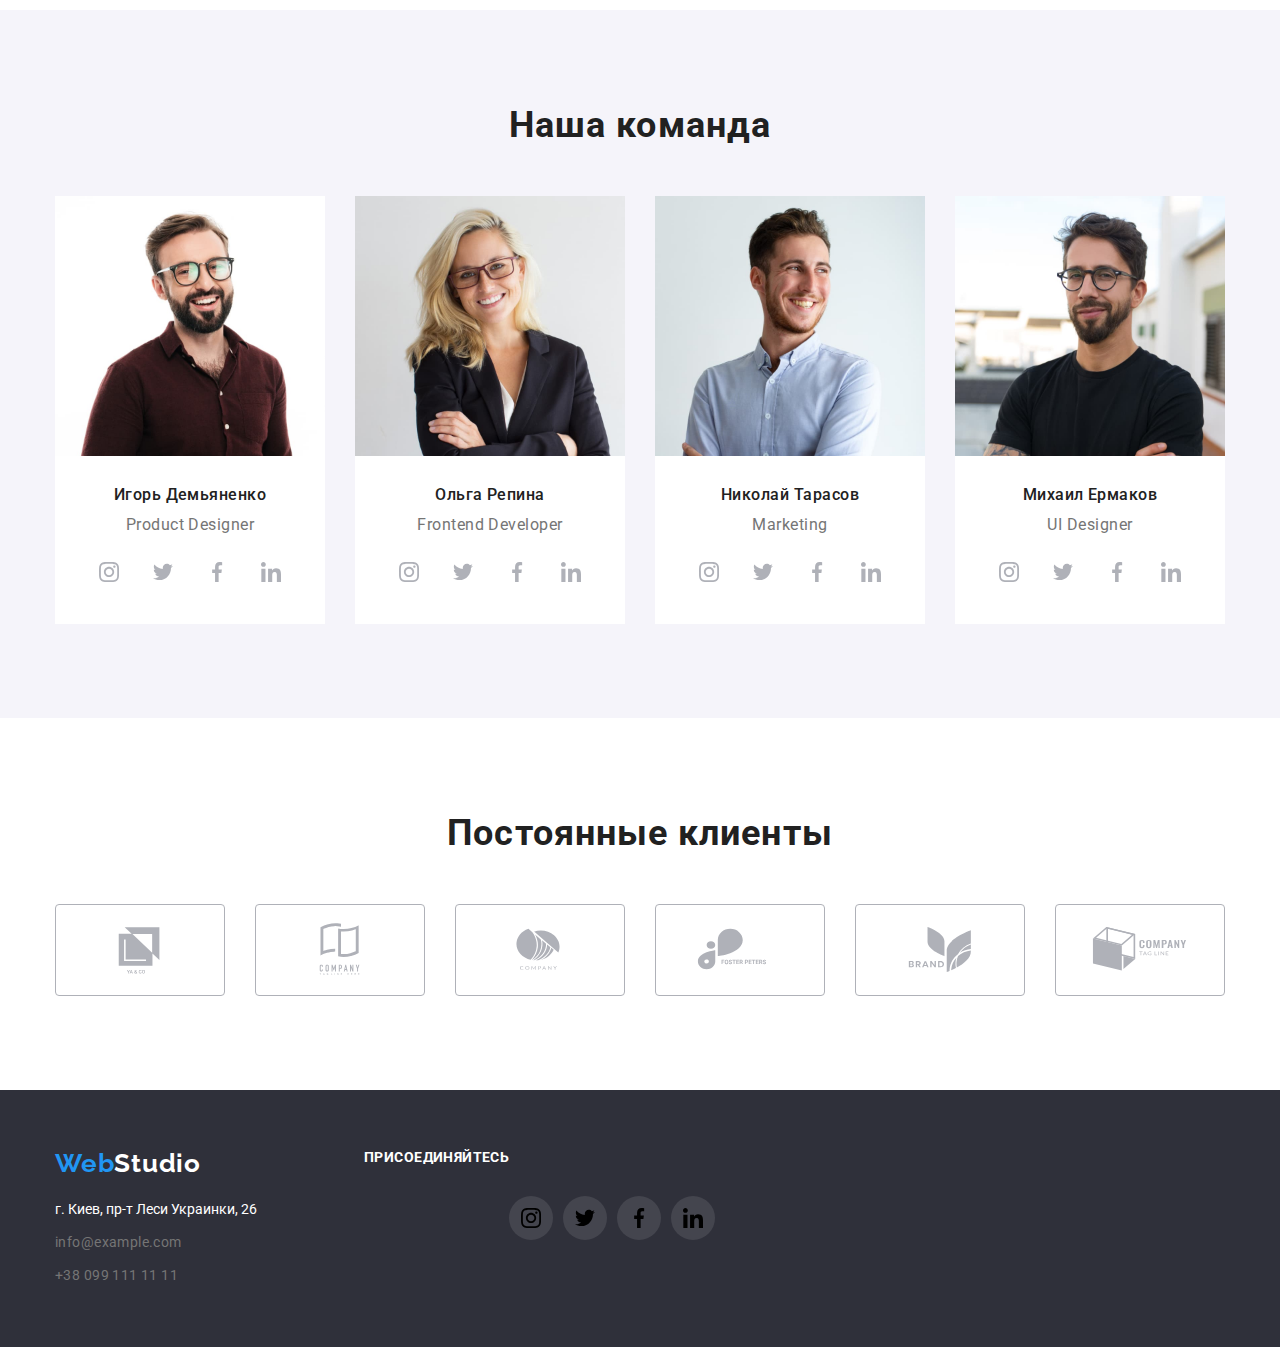
==== commit 9779a2ea: "hw" ====
--- a/index.html
+++ b/index.html
@@ -44,13 +44,18 @@
         </nav>
         <ul class="site_nav_contact list header_container">
           <li>
-            <a class="contact link" href="mailto:info@devstudio.com"
+            <svg class="mail_icon" width="16" height="12">
+              <use href="./images/icons.svg#mail"></use>
+            </svg>
+            <a class="contact mail_link link" href="mailto:info@devstudio.com"
               >info@devstudio.com</a
             >
           </li>
           <li>
-            <a class="contact phone link" href="tel:+380961111111"
-              >+38 096 111 11 11</a
+            <svg class="phone_icon" width="10" height="16">
+              <use href="./images/icons.svg#phone"></use>
+            </svg>
+            <a class="contact phone phone_link link" href="tel:+380961111111"></a>+38 096 111 11 11</a
             >
           </li>
         </ul>
@@ -383,36 +388,71 @@
     </main>
     <!--------------------------FOOTER--------------------------->
     <footer class="footer">
-      <div class="container">
-        <a class="site_nav_logo_img logo_footer link" href="#logo" lang="en">
-          <span class="logo_web">Web</span
-          ><span class="logo_studio">Studio</span></a
-        >
-        <address class="address">
-          <ul class="list">
-            <li class="address_detail">
-              <a
-                class="detai_adress list"
-                href="https://goo.gl/maps/JiNANyfJPE1kAV9W7"
-                target="blank"
-                rel="noopener noreferrer"
-                >г. Киев, пр-т Леси Украинки, 26
-              </a>
-            </li>
-            <li class="address_detail">
-              <a
-                class="contact link contact_footer"
-                href="mailto:info@example.com"
-                >info@example.com
-              </a>
-            </li>
-            <li class="address_detail">
-              <a class="contact link contact_footer" href="tel:+380991111111"
-                >+38 099 111 11 11</a
-              >
-            </li>
-          </ul>
-        </address>
+      <div class="container footer_container">
+        <div class="footer_contacts">
+          <a class="site_nav_logo_img logo_footer link" href="#logo" lang="en">
+            <span class="logo_web">Web</span
+            ><span class="logo_studio">Studio</span></a
+          >
+          <address class="address">
+            <ul class="list">
+              <li class="address_detail">
+                <a
+                  class="detai_adress list"
+                  href="https://goo.gl/maps/JiNANyfJPE1kAV9W7"
+                  target="blank"
+                  rel="noopener noreferrer"
+                  >г. Киев, пр-т Леси Украинки, 26
+                </a>
+              </li>
+              <li class="address_detail">
+                <a
+                  class="contact link contact_footer"
+                  href="mailto:info@example.com"
+                  >info@example.com
+                </a>
+              </li>
+              <li class="address_detail">
+                <a class="contact link contact_footer" href="tel:+380991111111"
+                  >+38 099 111 11 11</a
+                >
+              </li>
+            </ul>
+          </address>
+        </div>
+        <div class="social_list_container">
+          <h3 class="social_list_footer_title">присоединяйтесь</h3>
+          <ul class="list social_list_footer">
+            <li class="social_list_item_footer">
+              <a href="" class="social_link_footer">
+                <svg class="social_icon_footer" width="20" height="20">
+                  <use href="./images/icons.svg#instagram"></use>
+                </svg>
+              </a>
+            </li>
+            <li class="social_list_item_footer">
+              <a href="" class="social_link_footer">
+                <svg class="social_icon_footer" width="20" height="20">
+                  <use href="./images/icons.svg#twitter"></use>
+                </svg>
+              </a>
+            </li>
+            <li class="social_list_item_footer">
+              <a href="" class="social_link_footer">
+                <svg class="social_icon_footer" width="20" height="20">
+                  <use href="./images/icons.svg#facebook"></use>
+                </svg>
+              </a>
+            </li>
+            <li class="social_list_item_footer">
+              <a href="" class="social_link_footer">
+                <svg class="social_icon_footer" width="20" height="20">
+                  <use href="./images/icons.svg#linkedin"></use>
+                </svg>
+              </a>
+            </li>
+          </ul>
+        </div>
       </div>
     </footer>
   </body>
--- a/css/style.css
+++ b/css/style.css
@@ -97,6 +97,8 @@
     align-items: center;
 }
 .site_nav_contact {
+       display: flex;
+       align-items: center;
         font-family: var(--main_font);
         font-size: 14px;
         font-weight: 500;
@@ -116,8 +118,23 @@
 .contact:focus {
     color: var(--accent_color);
 }
-.phone {
-    margin-left: 50px;
+.mail_icon {
+    margin-right: 10px;
+    fill: var(--secondary_text_color_theme-dark);
+}
+.phone_icon {
+margin-right: 10px;
+margin-left: 50px;
+fill: var(--secondary_text_color_theme-dark);
+}
+.mail_link:hover .mail_icon,
+.mail_link:focus .mail_icon {
+    fill: var(--accent_color);
+}
+
+.phone_link:hover .phone_icon,
+.phone_link:focus .phone_icon {
+    fill: var(--accent_color);
 }
 .section_hero {
     background-color: rgba(47, 48, 58, 1);
@@ -384,32 +401,46 @@
 /* ========================================CLIENTS======================================= */
 .clients_list {
     display: flex;
-}
-.client_item {
+    align-items: center;
+    justify-content: center;
+}
+.client_item:not(:first-child) { 
+    margin-left: 30px;
+    display: flex;
+}
+.client_link {
+    display: flex;
+    align-items: center;
+    justify-content: center;
     width: 170px;
     height: 92px;
     border: 1px solid #AFB1B8;
     border-radius: 4px;
 }
-.client_item:not(:first-child) { 
-    margin-left: 30px;
-}
-.client_link {
-    display: flex;
-    align-items: center;
-    justify-content: center;
-}
 .client_icon {
     display: flex;
     justify-content: space-around;
     flex-direction: ;
     fill: rgba(175, 177, 184, 1);    
+}
+.client_link:hover .client_icon,
+.client_link:focus .client_icon {
+    fill: var(--accent_color);
+}
+
+.client_link:hover,
+.client_link:focus{
+    border-color: var(--accent_color);
 }
 /* ========================================FOOTER======================================== */
 .footer {
    background-color: rgba(47, 48, 58, 1);
    padding-top: 60px;
    padding-bottom: 60px;
+}
+.footer_container {
+    display: flex;
+    flex-direction: row;
 }
 .logo_footer {
     font-family: var(--secondary_font); 
@@ -440,13 +471,68 @@
     color: var(--main_text_color_theme_light);
     padding-top: 111px;
 }
-
 .address_detail {
     margin-bottom: 9px;
 }
+.address_detail:not(:last-child) {
+    margin-bottom: 9px;
+}
 .address_detail:last-child {
     margin-bottom: 0;
 }
 .contact_footer {
 margin-left: 0;
 }
+.social_list_container {
+    display: flex;
+}
+.social_list_container {
+    padding-left: 70px;
+}
+.social_list_footer_title {
+    display: flex;
+    font-weight: 700;
+    font-size: 14px;
+    line-height: 1.14;
+    letter-spacing: 0.03em;
+    text-transform: uppercase;
+    color: var(--main_text_color_theme_light);
+    padding-bottom: 20px;
+}
+.social_list_footer {
+    display: flex;
+    justify-content: center;
+    align-items: center;
+}
+/* .social_list_item_footer {
+    display: flex;
+    justify-content: center;
+    align-items: center;
+} */
+.social_list_item_footer:not(:last-child) {
+    margin-right: 10px;
+}
+.social_link_footer {
+    display: flex;
+    align-items: center;
+    justify-content: center;
+    width: 44px;
+    height: 44px;
+    border-radius: 50%;
+    background-color: rgba(255, 255, 255, 0.1);
+}
+.social_icon_footer {
+    width: 20px;
+    height: 20px;
+}
+.social_link_footer:hover,
+.social_link_footer:focus {
+    background-color: var(--accent_color);
+}
+.footer-social-icon {
+    fill: var(--main_text_color_theme_light);
+}
+.social_link_footer:hover .social_icon_footer,
+.social_link_footer:focus .social_icon_footer {
+    fill: var(--main_text_color_theme_light);
+}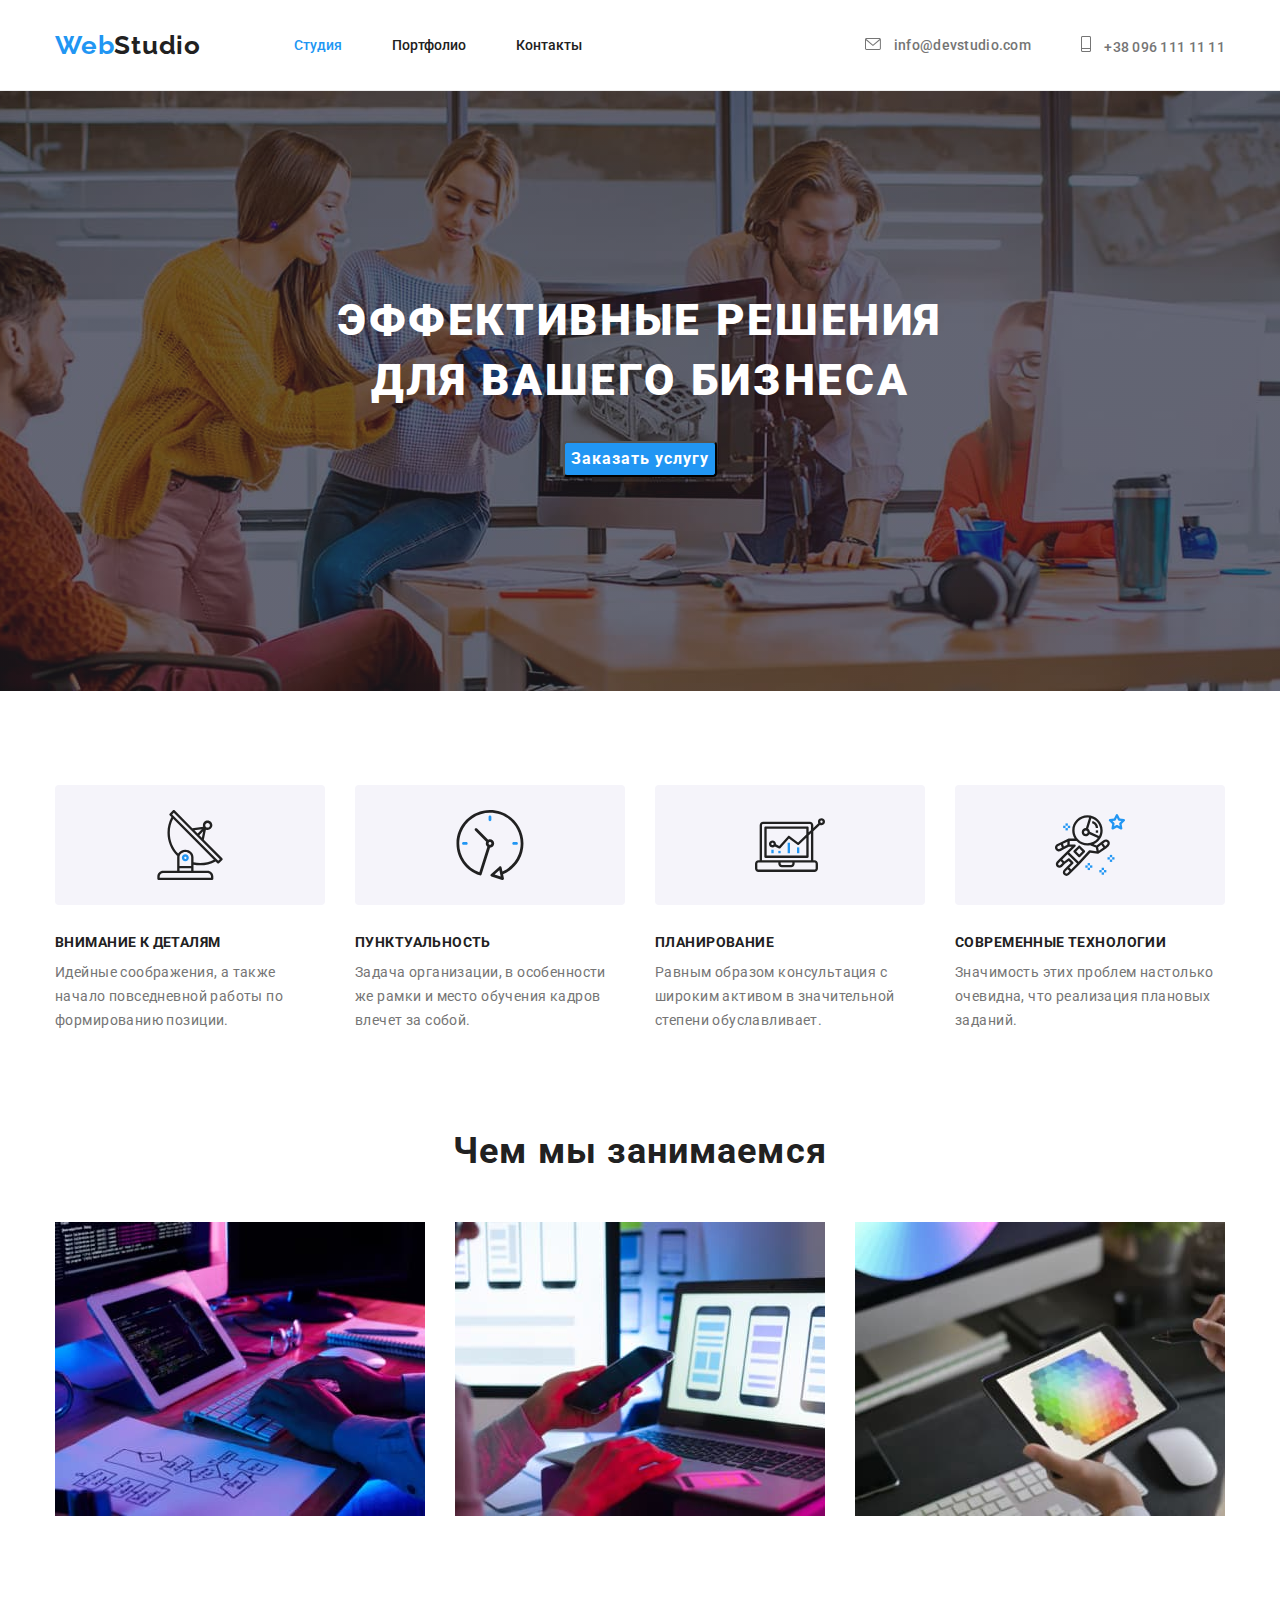
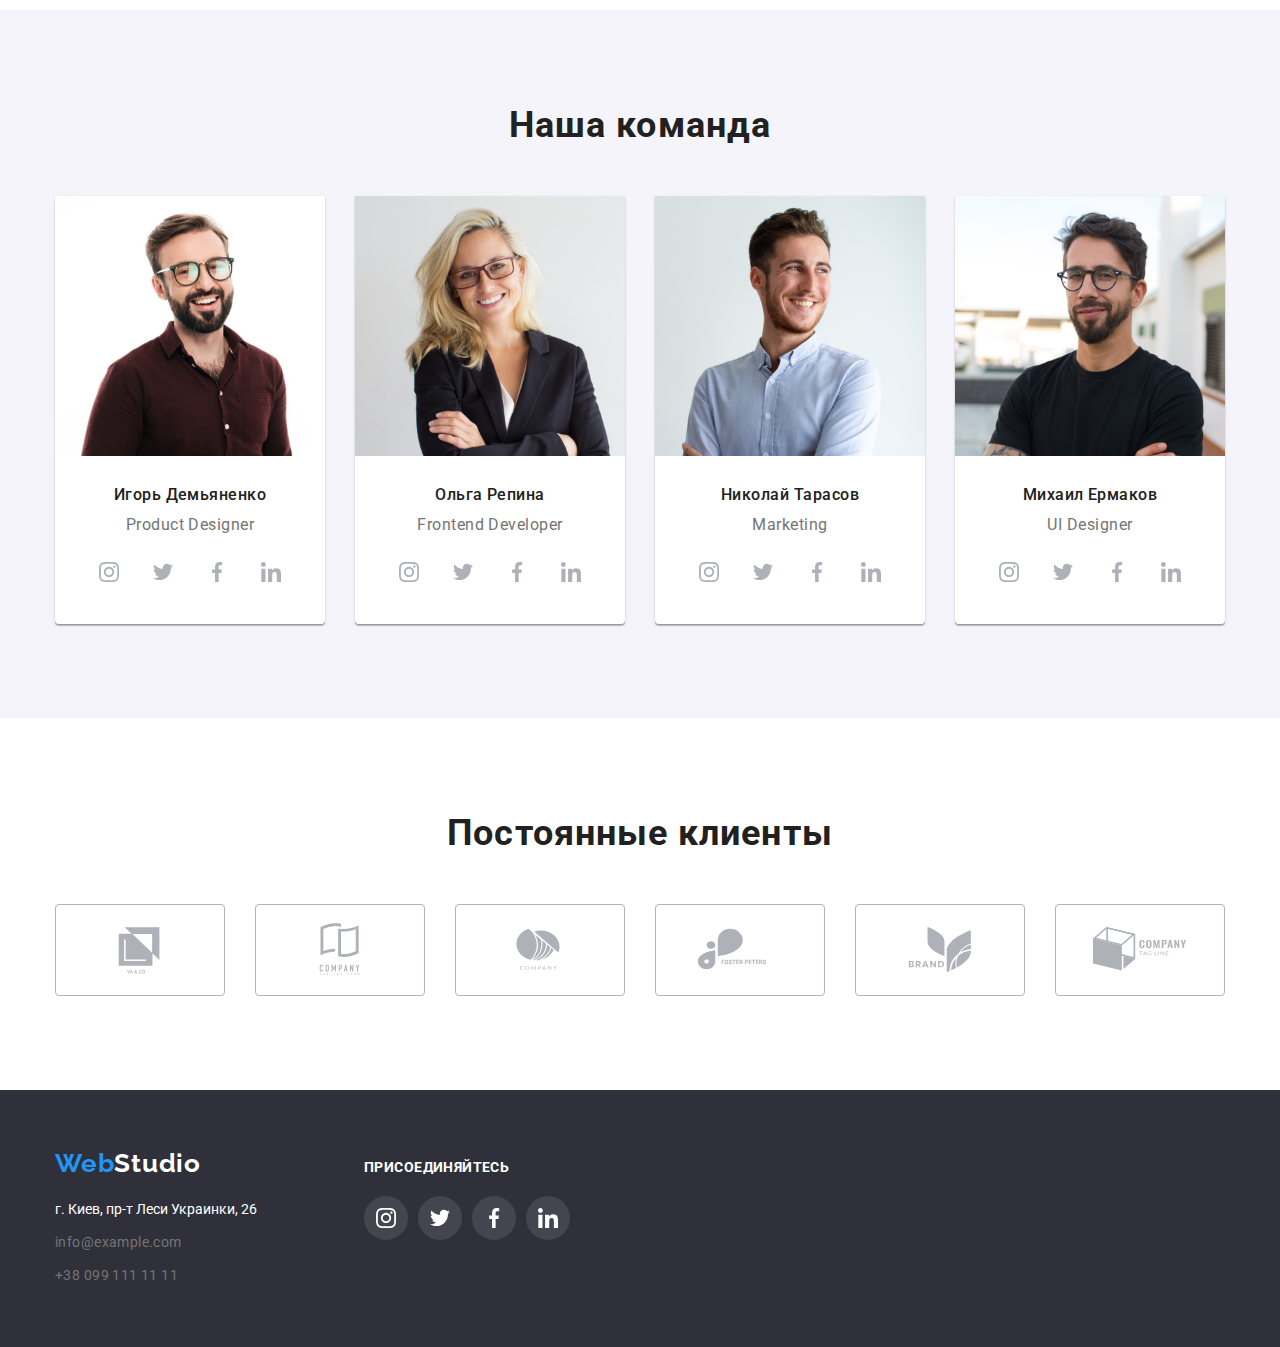
==== commit f2c2010a: "HW4" ====
--- a/index.html
+++ b/index.html
@@ -43,19 +43,20 @@
           </ul>
         </nav>
         <ul class="site_nav_contact list header_container">
-          <li>
+          <li class="mail_link">
             <svg class="mail_icon" width="16" height="12">
               <use href="./images/icons.svg#mail"></use>
             </svg>
-            <a class="contact mail_link link" href="mailto:info@devstudio.com"
+            <a class="contact link" href="mailto:info@devstudio.com"
               >info@devstudio.com</a
             >
           </li>
-          <li>
+          <li class="phone_link">
             <svg class="phone_icon" width="10" height="16">
               <use href="./images/icons.svg#phone"></use>
             </svg>
-            <a class="contact phone phone_link link" href="tel:+380961111111"></a>+38 096 111 11 11</a
+            <a class="contact phone link" href="tel:+380961111111"
+              >+38 096 111 11 11</a
             >
           </li>
         </ul>
--- a/css/style.css
+++ b/css/style.css
@@ -251,6 +251,8 @@
     margin-top: 30px;
     flex-basis: calc((100%-120px)/4);
     background-color: var(--main_text_color_theme_light);
+    box-shadow: 0px 1px 3px rgba(0, 0, 0, 0.12), 0px 1px 1px rgba(0, 0, 0, 0.14), 0px 2px 1px rgba(0, 0, 0, 0.2);
+    border-radius: 0px 0px 4px 4px;
 }
 .team_member_detail {
     padding-top: 30px;
@@ -320,12 +322,14 @@
     padding-bottom: 6px;
     padding-right: 22px;
     padding-left: 22px;
-    
+    border-radius: 4px;
 }
 .button_item:hover,
 .button_item:focus {
   background: var(--accent_color);
   color: var(--main_text_color_theme_light);
+    box-shadow: 0px 3px 1px rgba(0, 0, 0, 0.1), 0px 1px 2px rgba(0, 0, 0, 0.08), 0px 2px 2px rgba(0, 0, 0, 0.12);
+    
 }
 .button{
     color: var(--secondary_text_color_theme_light);
@@ -388,6 +392,10 @@
     margin-top: 30px;
     flex-basis: 370px;
     background-color: var(--main_text_color_theme_light);
+}
+.project_item:hover,
+.project_item:focus {
+box-shadow: 0px 1px 1px rgba(0, 0, 0, 0.12), 0px 4px 4px rgba(0, 0, 0, 0.06), 1px 4px 6px rgba(0, 0, 0, 0.16);
 }
 .project_detail {
     padding-top: 20px;
@@ -440,7 +448,7 @@
 }
 .footer_container {
     display: flex;
-    flex-direction: row;
+    align-items: baseline;
 }
 .logo_footer {
     font-family: var(--secondary_font); 
@@ -487,7 +495,9 @@
     display: flex;
 }
 .social_list_container {
+    display: flex;
     padding-left: 70px;
+    flex-direction: column;
 }
 .social_list_footer_title {
     display: flex;
@@ -504,11 +514,11 @@
     justify-content: center;
     align-items: center;
 }
-/* .social_list_item_footer {
-    display: flex;
-    justify-content: center;
-    align-items: center;
-} */
+.social_list_item_footer {
+    display: block;
+    justify-content: center;
+    align-items: center;
+}
 .social_list_item_footer:not(:last-child) {
     margin-right: 10px;
 }
@@ -520,6 +530,7 @@
     height: 44px;
     border-radius: 50%;
     background-color: rgba(255, 255, 255, 0.1);
+    fill: var(--main_text_color_theme_light);
 }
 .social_icon_footer {
     width: 20px;
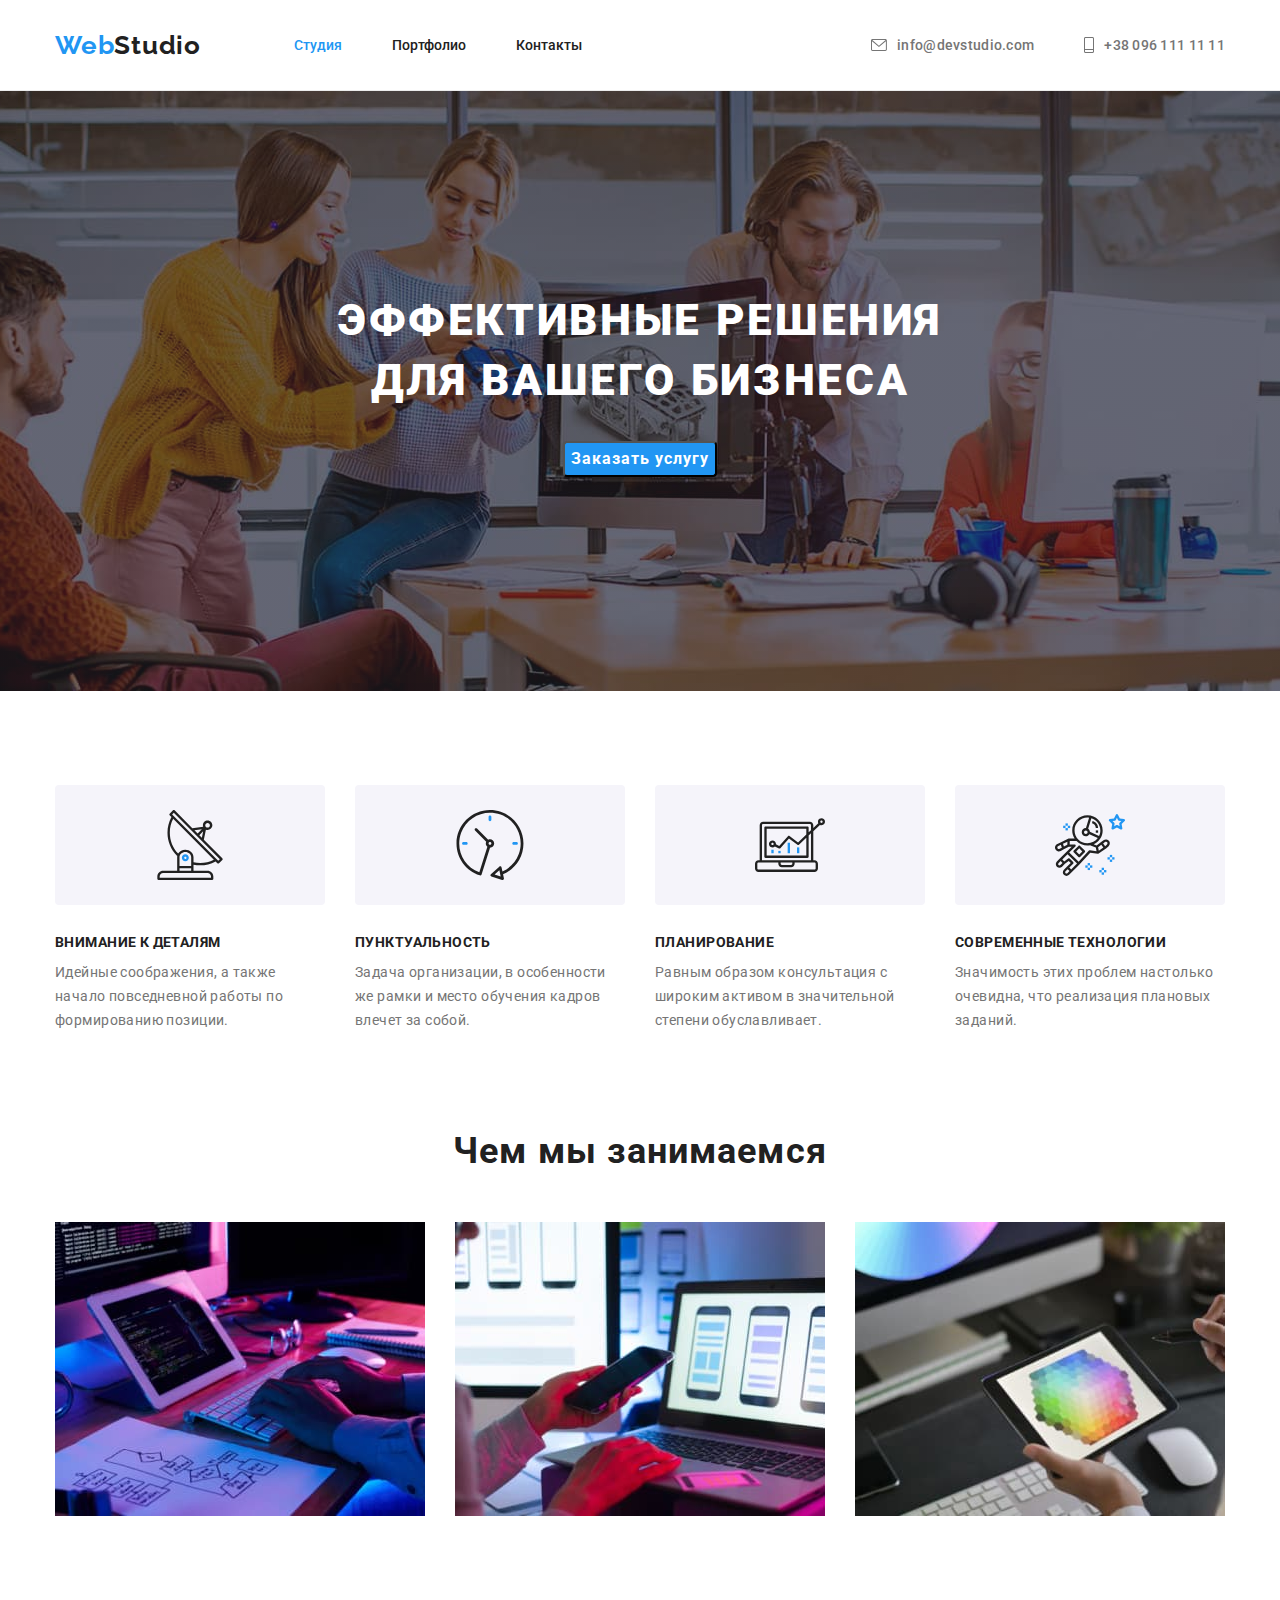
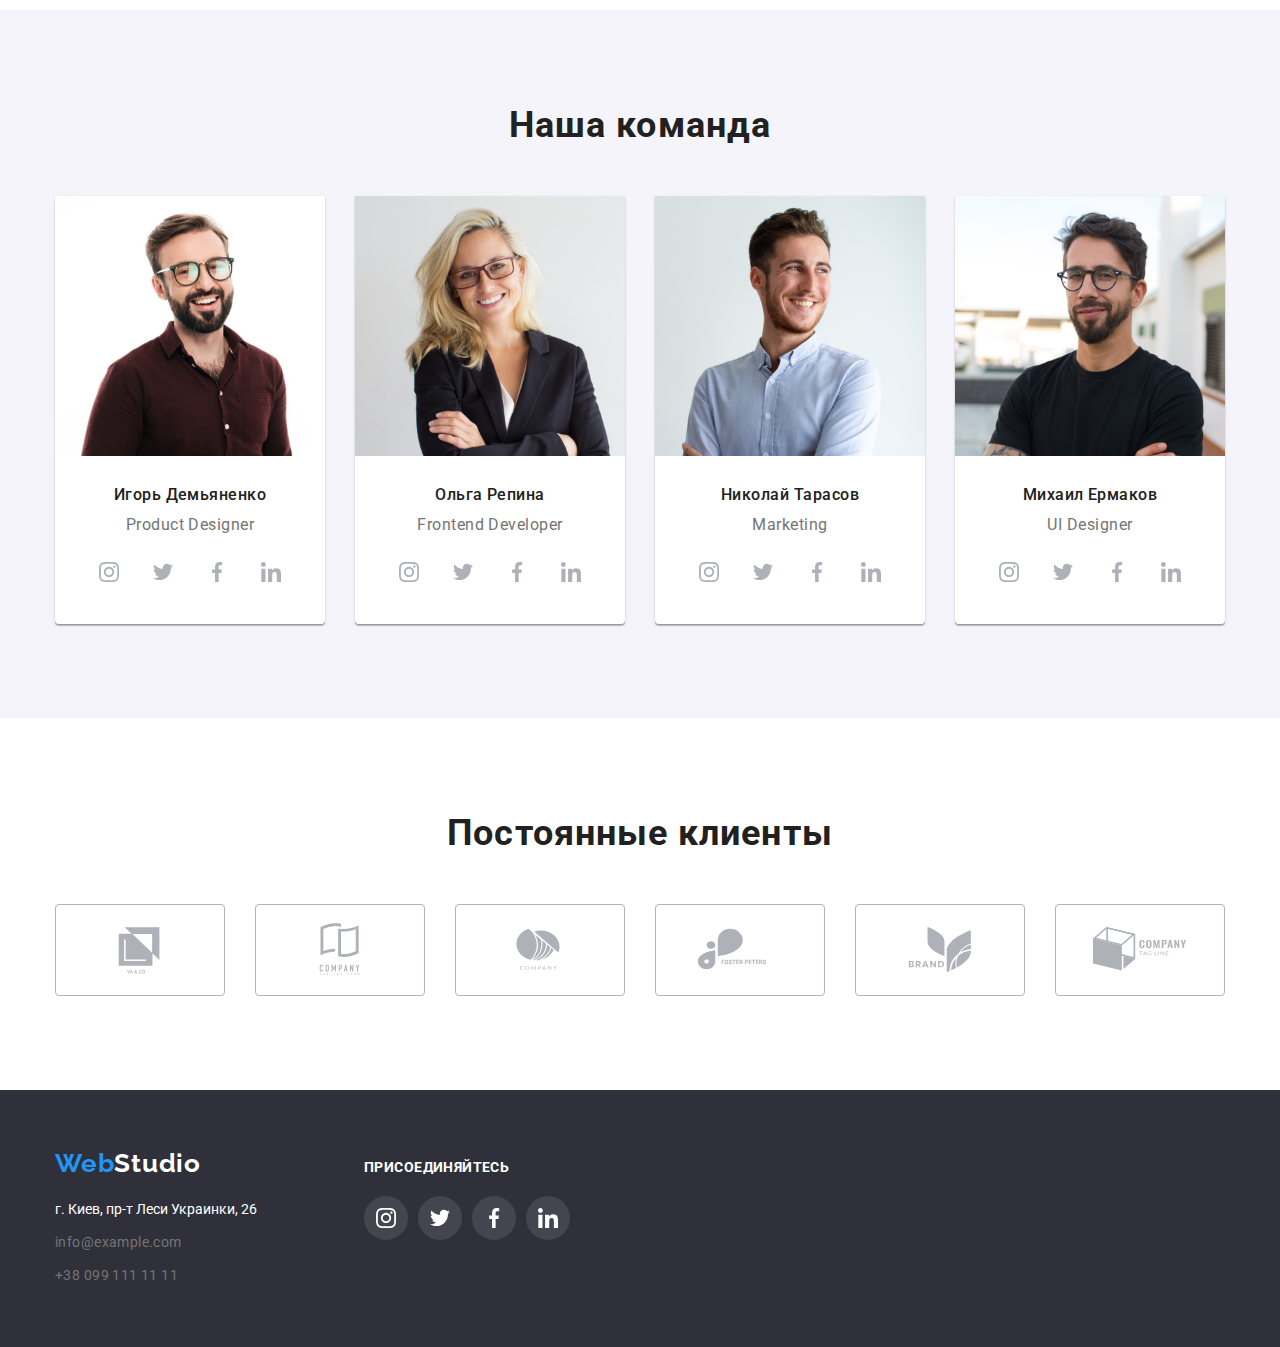
==== commit ad148b3e: "update" ====
--- a/index.html
+++ b/index.html
@@ -19,7 +19,7 @@
   </head>
 
   <body>
-    <!--------------------------HEADER--------------------------->
+    <!---------------------------HEADER--------------------------->
     <header class="header">
       <div class="container header_container">
         <nav class="site_nav">
@@ -63,11 +63,11 @@
       </div>
     </header>
     <main>
-      <!---------------------------HERO---------------------------->
+      <!----------------------------HERO---------------------------->
       <section class="section_hero">
         <div class="container">
           <h1 class="title">Эффективные решения для вашего бизнеса</h1>
-          <button class="hero_button button" type="button">
+          <button class="hero_button button" type="button" data-modal-open>
             Заказать услугу
           </button>
         </div>
@@ -127,7 +127,7 @@
           </ul>
         </div>
       </section>
-      <!---------------------------SERVISES------------------------>
+      <!----------------------------SERVISES------------------------>
       <section class="section">
         <div class="container">
           <h2 class="section_title">Чем мы занимаемся</h2>
@@ -159,7 +159,7 @@
           </ul>
         </div>
       </section>
-      <!-----------------------OUR TEAM---------------------------->
+      <!----------------------------OUR TEAM---------------------------->
       <section class="team section" id="contacts">
         <div class="container">
           <h2 class="section_title">Наша команда</h2>
@@ -336,7 +336,7 @@
         </div>
       </section>
 
-      <!---------------------------CLIENTS------------------------>
+      <!----------------------------CLIENTS------------------------>
       <section class="section">
         <div class="container">
           <h2 class="section_title">Постоянные клиенты</h2>
@@ -387,7 +387,7 @@
         </div>
       </section>
     </main>
-    <!--------------------------FOOTER--------------------------->
+    <!----------------------FOOTER--------------------------->
     <footer class="footer">
       <div class="container footer_container">
         <div class="footer_contacts">
@@ -456,5 +456,15 @@
         </div>
       </div>
     </footer>
+    <div class="backdrop is-hidden" data-modal>
+      <div class="modal">
+        <button type="button" class="modal_close_button" data-modal-close>
+          <svg class="modal_close_button_icon" width="18" height="18">
+            <use href="./images/icons.svg#close_window"></use>
+          </svg>
+        </button>
+      </div>
+    </div>
+    <script src="./js/modal.js"></script>
   </body>
 </html>
--- a/css/style.css
+++ b/css/style.css
@@ -78,6 +78,7 @@
     display:block;
     padding-bottom: 32px;
     padding-top: 32px;
+    transition: color 250ms cubic-bezier(0.4, 0, 0.2, 1);
 }
 .menu_list:not(:last-child) {
     margin-right: 50px;
@@ -97,35 +98,50 @@
     align-items: center;
 }
 .site_nav_contact {
-       display: flex;
-       align-items: center;
-        font-family: var(--main_font);
-        font-size: 14px;
-        font-weight: 500;
-        line-height: 16px;
-        letter-spacing: 0.02em;     
+    display: flex;
+    align-items: center;
+    font-family: var(--main_font);
+    font-size: 14px;
+    font-weight: 500;
+    font-style: normal;
+    line-height: 16px;
+    letter-spacing: 0.02em;     
 }
 .contact {
     color:  var(--secondary_text_color_theme-dark);
+    transition: color 250ms cubic-bezier(0.4, 0, 0.2, 1);
 }
 .contact_footer {
-        font-style: normal;
-        font-weight: 400;
-        font-size: 14px;
-        letter-spacing: 0.03em;
+    font-style: normal;
+    font-weight: 400;
+    font-size: 14px;
+    letter-spacing: 0.03em;
 }
 .contact:hover,
 .contact:focus {
     color: var(--accent_color);
 }
+.mail_link {
+    display: flex;
+    align-items: center;
+}
+.phone_link {
+    display: flex;
+    align-items: center;
+    justify-content: flex-end;
+}
 .mail_icon {
+    align-items: center;
     margin-right: 10px;
     fill: var(--secondary_text_color_theme-dark);
+    transition: fill 250ms cubic-bezier(0.4, 0, 0.2, 1);
 }
 .phone_icon {
-margin-right: 10px;
-margin-left: 50px;
-fill: var(--secondary_text_color_theme-dark);
+    align-items: center;
+    margin-right: 10px;
+    margin-left: 50px;
+    fill: var(--secondary_text_color_theme-dark);
+    transition: fill 250ms cubic-bezier(0.4, 0, 0.2, 1);
 }
 .mail_link:hover .mail_icon,
 .mail_link:focus .mail_icon {
@@ -148,8 +164,7 @@
     background-image: linear-gradient(rgba(47, 48, 58, 0.4), rgba(47, 48, 58, 0.4)), url(../images/hero_img.jpg);
     background-position: center;
     background-repeat: no-repeat;
-    justify-content: center;
-    
+    justify-content: center;  
 }
 .hero_button {
     background: var(--accent_color);
@@ -257,6 +272,8 @@
 .team_member_detail {
     padding-top: 30px;
     padding-bottom: 30px;
+    padding-left: 10px;
+    padding-right: 10px;
 }
 .team_member {
     font-style: normal;
@@ -266,8 +283,6 @@
     text-align: center;
     letter-spacing: 0.03em;
     margin-bottom: 10px;
-    padding-left: 10px;
-    padding-right: 10px;
 }
 .team_member_position {
     font-style: normal;
@@ -291,12 +306,15 @@
     height: 44px;
     border-radius: 50%;
     background-color: var(--main_text_color_theme_light);
+    transition: background-color 250ms cubic-bezier(0.4, 0, 0.2, 1);
 }
 .social_list_item:not(:last-child) {
     margin-right: 10px;
 }
 .social_list_icon {
     fill: rgba(175, 177, 184, 1);
+    transition: fill 250ms cubic-bezier(0.4, 0, 0.2, 1);
+    
 }
 .social_list_link:hover,
 .social_list_link:focus {
@@ -323,19 +341,19 @@
     padding-right: 22px;
     padding-left: 22px;
     border-radius: 4px;
+    border: 0;
+    transition: background fill 250ms cubic-bezier(0.4, 0, 0.2, 1), color fill 250ms cubic-bezier(0.4, 0, 0.2, 1), box-shadow fill 250ms cubic-bezier(0.4, 0, 0.2, 1);
 }
 .button_item:hover,
 .button_item:focus {
-  background: var(--accent_color);
-  color: var(--main_text_color_theme_light);
-    box-shadow: 0px 3px 1px rgba(0, 0, 0, 0.1), 0px 1px 2px rgba(0, 0, 0, 0.08), 0px 2px 2px rgba(0, 0, 0, 0.12);
-    
+    background: var(--accent_color);
+    color: var(--main_text_color_theme_light);
+    box-shadow: 0px 3px 1px rgba(0, 0, 0, 0.1), 0px 1px 2px rgba(0, 0, 0, 0.08), 0px 2px 2px rgba(0, 0, 0, 0.12);  
 }
 .button{
     color: var(--secondary_text_color_theme_light);
 }
 .button_list {
-    
     margin-top: 8px;
     margin-left: 8px;
 }
@@ -347,7 +365,7 @@
     margin-top: -8px;
 }
 .hero_button {
-    font-family: var(--main_font)
+    font-family: var(--main_font);
     font-style: normal;
     font-weight: 700;
     font-size: 16px;
@@ -355,7 +373,9 @@
     text-align: center;
     letter-spacing: 0.06em;
     background-color: var(--accent_color);
-    color: var(--main_text_color_theme_light)
+    color: var(--main_text_color_theme_light);
+    transition: color 250ms cubic-bezier(0.4, 0, 0.2, 1);
+    transition: background-color 250ms cubic-bezier(0.4, 0, 0.2, 1), color 250ms cubic-bezier(0.4, 0, 0.2, 1);
 }
 .hero_button:hover,
 .hero_button:focus {
@@ -392,10 +412,15 @@
     margin-top: 30px;
     flex-basis: 370px;
     background-color: var(--main_text_color_theme_light);
-}
-.project_item:hover,
-.project_item:focus {
-box-shadow: 0px 1px 1px rgba(0, 0, 0, 0.12), 0px 4px 4px rgba(0, 0, 0, 0.06), 1px 4px 6px rgba(0, 0, 0, 0.16);
+    transition: box-shadow 250ms cubic-bezier(0.4, 0, 0.2, 1);
+}
+.project_link {
+    transition: box-shadow 250ms cubic-bezier(0.4, 0, 0.2, 1);
+}
+.project_link:hover,
+.project_link:focus {
+    display: block;
+    box-shadow: 0px 1px 1px rgba(0, 0, 0, 0.12), 0px 4px 4px rgba(0, 0, 0, 0.06), 1px 4px 6px rgba(0, 0, 0, 0.16);
 }
 .project_detail {
     padding-top: 20px;
@@ -424,18 +449,20 @@
     height: 92px;
     border: 1px solid #AFB1B8;
     border-radius: 4px;
+    transition: border-color 250ms cubic-bezier(0.4, 0, 0.2, 1);
+    
 }
 .client_icon {
     display: flex;
     justify-content: space-around;
     flex-direction: ;
-    fill: rgba(175, 177, 184, 1);    
+    fill: rgba(175, 177, 184, 1);  
+    transition: fill 250ms cubic-bezier(0.4, 0, 0.2, 1);
 }
 .client_link:hover .client_icon,
 .client_link:focus .client_icon {
     fill: var(--accent_color);
 }
-
 .client_link:hover,
 .client_link:focus{
     border-color: var(--accent_color);
@@ -496,7 +523,7 @@
 }
 .social_list_container {
     display: flex;
-    padding-left: 70px;
+    margin-left: 70px;
     flex-direction: column;
 }
 .social_list_footer_title {
@@ -507,7 +534,7 @@
     letter-spacing: 0.03em;
     text-transform: uppercase;
     color: var(--main_text_color_theme_light);
-    padding-bottom: 20px;
+    margin-bottom: 20px;
 }
 .social_list_footer {
     display: flex;
@@ -531,10 +558,12 @@
     border-radius: 50%;
     background-color: rgba(255, 255, 255, 0.1);
     fill: var(--main_text_color_theme_light);
+    transition: background-color 250ms cubic-bezier(0.4, 0, 0.2, 1);
 }
 .social_icon_footer {
     width: 20px;
     height: 20px;
+    transition: fill 250ms cubic-bezier(0.4, 0, 0.2, 1);
 }
 .social_link_footer:hover,
 .social_link_footer:focus {
@@ -546,4 +575,50 @@
 .social_link_footer:hover .social_icon_footer,
 .social_link_footer:focus .social_icon_footer {
     fill: var(--main_text_color_theme_light);
+}
+/* ====================================MODAL WINDOW============================= */
+.backdrop {
+    position: fixed;
+    top: 0;
+    left: 0;
+    width: 100%;
+    height: 100%;
+    background-color: rgba(0, 0, 0, 0.2);
+    /* transition: fill 250ms cubic-bezier(0.4, 0, 0.2, 1); */
+}
+.backdrop.is-hidden {
+    opacity: 0;
+    visibility: hidden;
+    pointer-events: none;
+}
+.modal {
+    position: absolute;
+    top: 50%;
+    left: 50%;
+    transform: translate(-50%, -50%);
+    width: 528px;
+    height: 581px;
+    background: var(--main_text_color_theme_light);
+    box-shadow: 0px 1px 3px rgba(0, 0, 0, 0.12), 0px 1px 1px rgba(0, 0, 0, 0.14), 0px 2px 1px rgba(0, 0, 0, 0.2);
+    border-radius: 4px;
+}
+.modal_close_button {
+    position: absolute;
+    top: 8px;
+    right: 8px;
+    display: flex;
+    align-items: center;
+    justify-content: center;
+    width: 30px;
+    height: 30px;
+    border: 1px solid rgba(0, 0, 0, 0.1);
+    border-radius: 50%;
+    background-color: var(--main_text_color_theme_light);
+    cursor: pointer;
+    padding: 0;
+    transition: fill 250ms cubic-bezier(0.4, 0, 0.2, 1);
+}
+.modal_close_button:hover
+.modal_close_button:focus {
+    fill: var(--accent_color);
 }